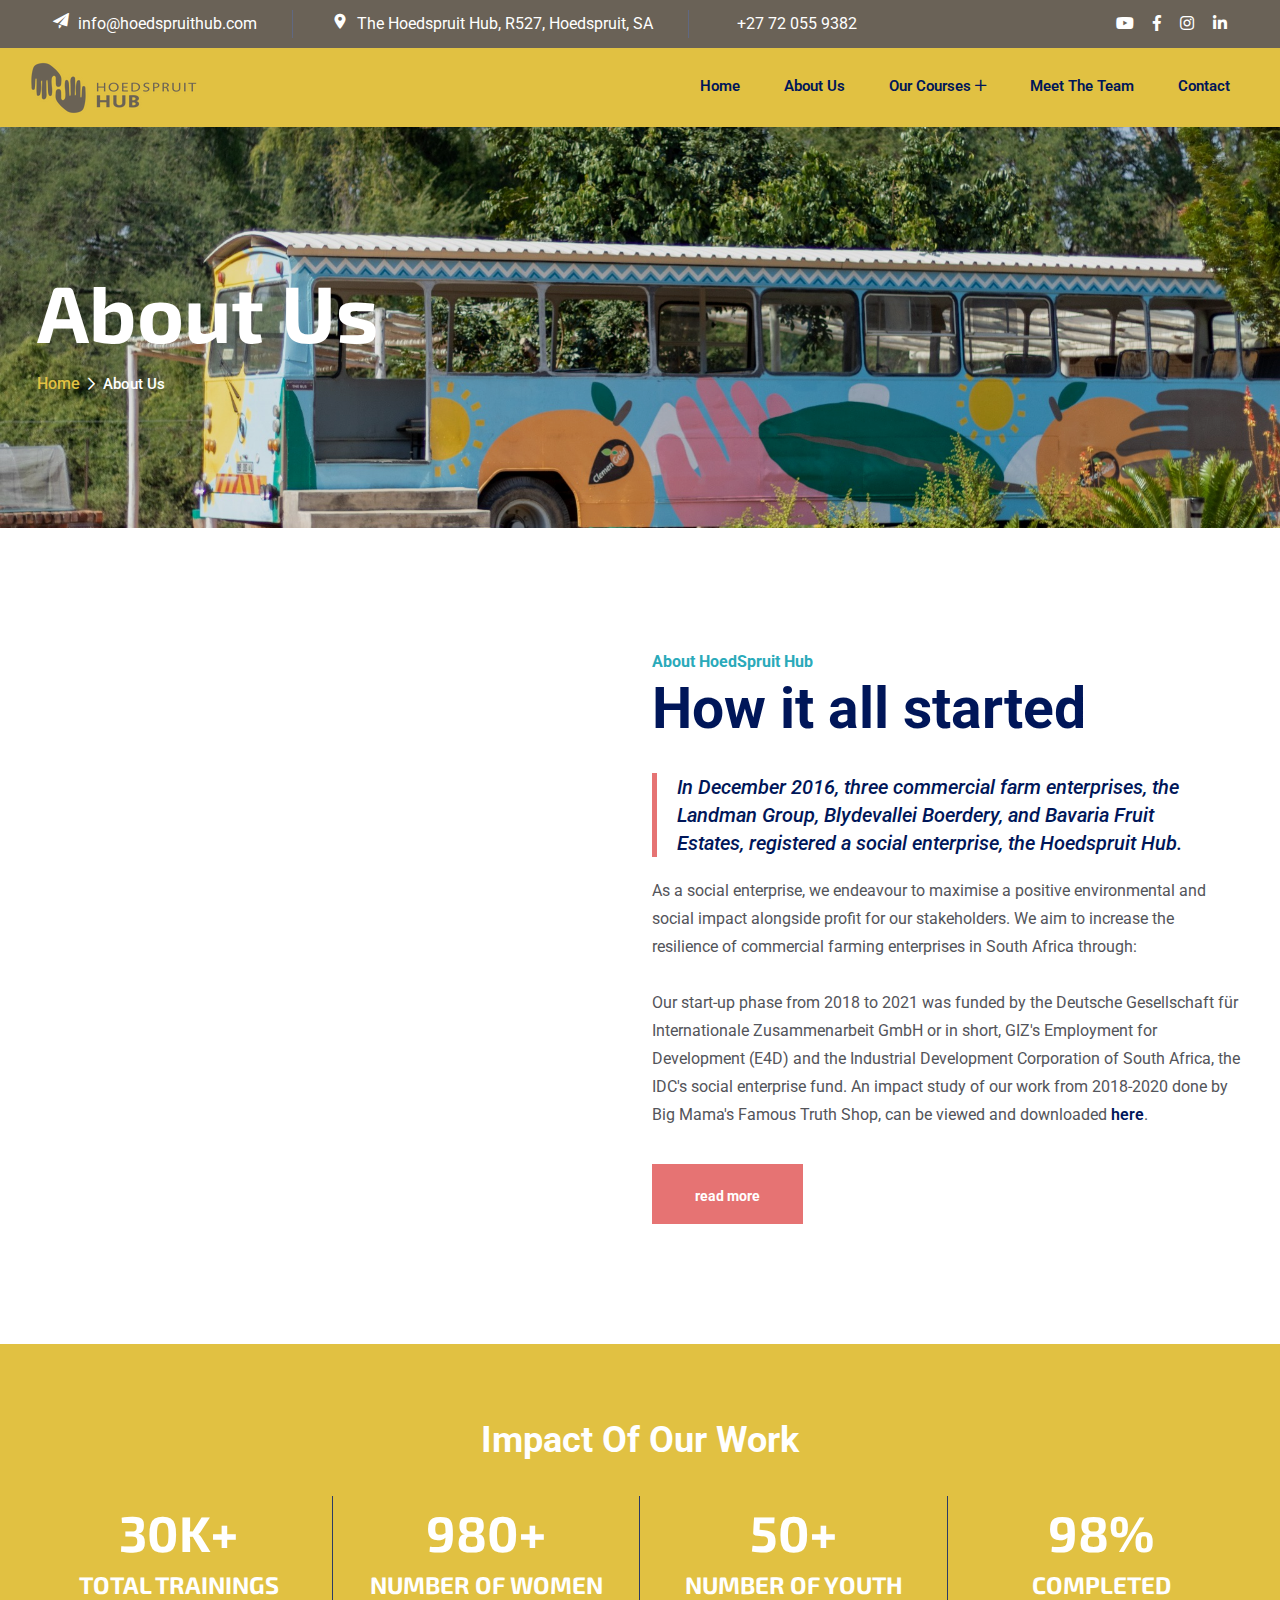
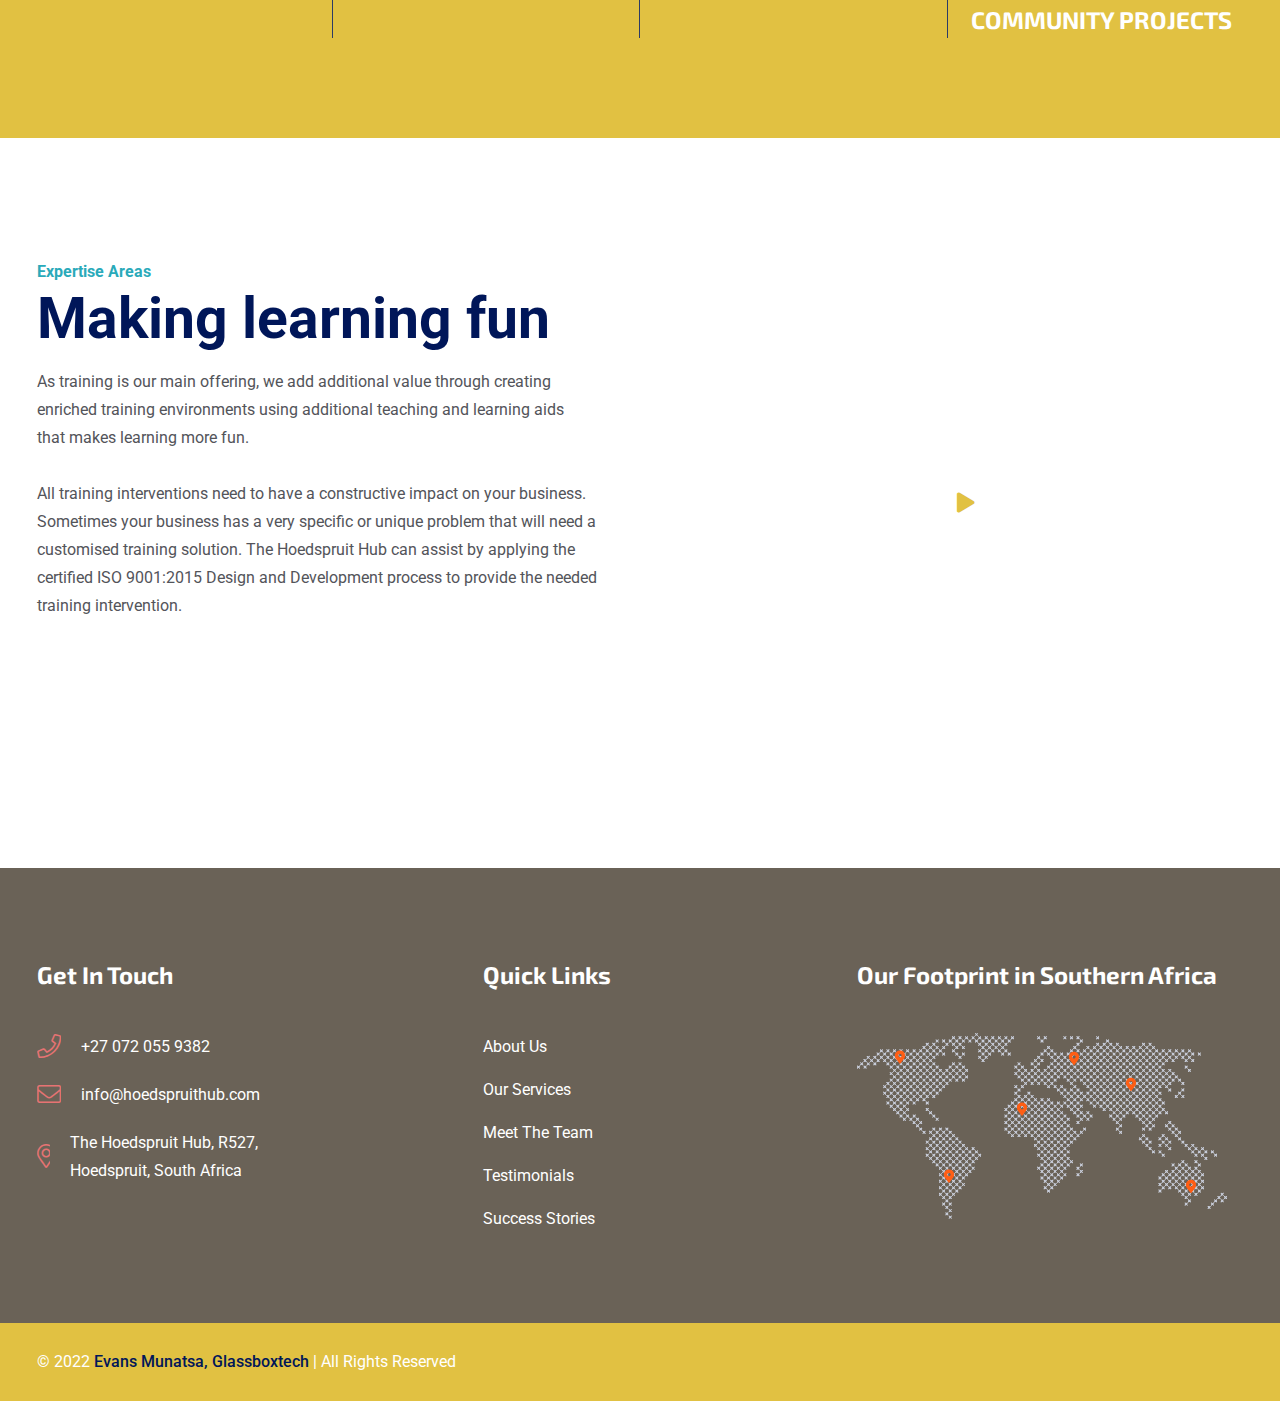
==== about.html @ a2a9d0e1 "updates to template" ====
<!DOCTYPE html>
<html lang="en">

<head>
    <!-- ========== Meta Tags ========== -->
    <meta charset="UTF-8">
    <meta http-equiv="X-UA-Compatible" content="IE=edge">
    <meta name="viewport" content="width=device-width, initial-scale=1.0">
    <meta name="author" content="modinatheme">
    <!-- ======== Page title ============ -->
    <title>Hoedspruit Hub - AgriSETA accredited one-stop-shop for commercial farmers' training and community development</title>
    <!-- ========== Favicon Icon ========== -->
    <link rel="shortcut icon" href="assets/img/logo-main.png">
    <!-- ===========  All Stylesheet ================= -->
    <!--  Icon css plugins -->
    <link rel="stylesheet" href="assets/css/icons.css">
    <!--  animate css plugins -->
    <link rel="stylesheet" href="assets/css/animate.css">
    <!--  magnific-popup css plugins -->
    <link rel="stylesheet" href="assets/css/magnific-popup.css">
    <!--  owl carosuel css plugins -->
    <link rel="stylesheet" href="assets/css/owl.carousel.min.css">
    <!--  slick carosuel css plugins -->
    <link rel="stylesheet" href="assets/css/slick.css">
    <!--  slick carosuel css plugins -->
    <link rel="stylesheet" href="assets/css/slick.min.css">
    <!-- metis menu css file -->
    <link rel="stylesheet" href="assets/css/metismenu.css">
    <!--  owl theme css plugins -->
    <link rel="stylesheet" href="assets/css/owl.theme.css">
    <!--  Bootstrap css plugins -->
    <link rel="stylesheet" href="assets/css/bootstrap.min.css">
    <!--  main style css file -->
    <link rel="stylesheet" href="assets/css/style.css">
    <!-- template main style css file -->
    <link rel="stylesheet" href="style.css">
    
</head>

<body class="body-wrapper">    

    <!-- preloader -->
    <div id="preloader" class="preloader">
        <div class="animation-preloader">
            <div class="spinner">                
            </div>
                <div class="txt-loading">
                    <span data-text-preloader="H" class="letters-loading">
                        H
                    </span>
                    <span data-text-preloader="O" class="letters-loading">
                        O
                    </span>
                    <span data-text-preloader="E" class="letters-loading">
                       E
                    </span>
                    <span data-text-preloader="D" class="letters-loading">
                        D
                    </span>
                    <span data-text-preloader="S" class="letters-loading">
                        S
                    </span>
                    <span data-text-preloader="P" class="letters-loading">
                        P
                    </span>
                     <span data-text-preloader="R" class="letters-loading">
                        R
                    </span>
                     <span data-text-preloader="U" class="letters-loading">
                        U
                    </span>
                     <span data-text-preloader="I" class="letters-loading">
                        I
                    </span>
                     <span data-text-preloader="T" class="letters-loading">
                        T
                    </span>
                     <span data-text-preloader="H" class="letters-loading">
                        H
                    </span>
                     <span data-text-preloader="U" class="letters-loading">
                        U
                    </span>
                     <span data-text-preloader="B" class="letters-loading">
                        B
                    </span>
                </div>
            <p class="text-center">Loading</p>
        </div>
        <div class="loader">
            <div class="row">
                <div class="col-3 loader-section section-left">
                    <div class="bg"></div>
                </div>
                <div class="col-3 loader-section section-left">
                    <div class="bg"></div>
                </div>
                <div class="col-3 loader-section section-right">
                    <div class="bg"></div>
                </div>
                <div class="col-3 loader-section section-right">
                    <div class="bg"></div>
                </div>
            </div>
        </div>
    </div>

    <!-- welcome content start from here -->
    <header class="header-wrap header-2">
        <div class="header-top-bar text-white d-none d-lg-block">
            <div class="container">
                <div class="row justify-content-between px-3">
                    <div class="col-lg-9 col-sm-9">
                        <ul class="top-left-content">
                            <li><i class="flaticon-paper-plane"></i> info@hoedspruithub.com</li>
                            <li><i class="flaticon-map"></i> The Hoedspruit Hub, R527, Hoedspruit, SA</li>
                            <li><i class="fas fa-phone-arrow-up-right"></i> +27 72 055 9382</li>
                        </ul>
                    </div>
                    <div class="col-lg-2 col-sm-3 text-end">
                        <div class="top-social-icons">
                            <a href="https://web.facebook.com/hoedspruithub/"><i class="fab fa-youtube"></i></a>
                            <a href="https://web.facebook.com/hoedspruithub/"><i class="fab fa-facebook-f"></i></a>
                            <a href="https://www.instagram.com/thehoedspruithub/"><i class="fab fa-instagram"></i></a>
                            <a href="https://www.linkedin.com/company/hoedspruit-hub/"><i class="fab fa-linkedin-in"></i></a>
                        </div>
                    </div>
                </div>
            </div>
        </div>

        <div class="main-header-wrapper">
            <div class="container-fluid align-items-center justify-content-between d-flex">
                <div class="logo">
                    <a href="index.html"><img src="assets/img/logo-main.png" alt="logo"></a>
                </div>
                <div class="main-menu d-none d-lg-block">
                    <ul>
                        <li><a href="home.html">Home</a></li>
                        <li><a href="about.html">About Us</a></li>
                        <li><a href="courses.html">Our Courses <i class="fal fa-plus"></i></a>
                            <ul class="sub-menu">
                                <li><a href="services-details.html">AGRICITA Accredited</a></li>
                                <li><a href="qcto-course.html">QCTO Accredited</a></li>
                                <li><a href="social-development.html">Social Development</a></li>
                                <li><a href="customized-training.html">Customized Training</a></li>
                            </ul>
                        </li>
                        <li><a href="team.html">Meet The Team</a></li>
                        <li><a href="contact.html">Contact</a></li>
                    </ul>
                </div>
                <div class="d-inline-block d-lg-none">
                    <div class="mobile-nav-wrap">                    
                        <div id="hamburger">
                            <i class="fal fa-bars"></i>
                        </div>
                        <!-- mobile menu - responsive menu  -->
                        <div class="mobile-nav">
                            <button type="button" class="close-nav">
                                <i class="fal fa-times-circle"></i>
                            </button>
                            <nav class="sidebar-nav">
                                <ul class="metismenu" id="mobile-menu">
                                    <li><a href="home.html">Home</a></li>
                                    <li><a href="about.html">About Us</a></li>
                                    <li><a href="courses.html">Our Courses <i class="fal fa-plus"></i></a>
                                        <ul class="sub-menu">
                                            <li><a href="index.html">AGRICITA Accredited</a></li>
                                            <li><a href="index-2.html">QCTO Accredited</a></li>
                                            <li><a href="index-3.html">Social Development</a></li>
                                            <li><a href="index-4.html">Customized Training</a></li>
                                        </ul>
                                    </li>
                                    <li><a href="team.html">Meet The Team</a></li>
                                    <li><a href="contact.html">Contact</a></li>
                                </ul>
                            </nav>
    
                            <div class="action-bar">
                                <a href="mailto:info@hoedspruithub.com"><i class="fal fa-envelope"></i>info@hoedspruithub.com</a>
                                <a href="tel:+27-72-055-9382"><i class="fal fa-phone"></i>+27 72 055 9382</a>
                                <a href="contact.html" class="d-btn theme-btn">Contact Us</a>
                            </div>
                        </div>                            
                    </div>
                </div>
            </div>
        </div>
    </header>

    <div class="page-banner-wrap bg-cover" style="background-image: url('assets/img/hoedspruit.jpg')">
        <div class="container">
            <div class="row">
                <div class="col-12 col-lg-12">
                    <div class="page-heading text-white">
                        <h1>About Us</h1>
                    </div>
                    <div class="breadcrumb-wrap">
                        <nav>
                            <ol class="breadcrumb">
                              <li class="breadcrumb-item"><a href="index.html">Home</a></li>
                              <li class="breadcrumb-item active" aria-current="page">About Us</li>
                            </ol>
                        </nav>
                    </div>
                </div>
            </div>
        </div>
    </div>

    <section class="about-section section-padding">
        <div class="container">
            <div class="row align-items-center">
                <div class="col-xl-6 col-12 pe-xl-0">
                    <div class="about-cover-bg bg-cover me-xl-5" style="background-image: url('assets/img/student2.jpeg')">
  
                    </div>
                </div>
                <div class="col-xl-6 col-12">
                    <div class="block-contents">
                        <div class="section-title">
                            <span>About HoedSpruit Hub</span>
                            <h2>How it all started</h2>
                        </div>
                        <blockquote>
                            In December 2016, three commercial farm enterprises, the Landman Group, Blydevallei Boerdery, and Bavaria Fruit Estates, registered a social enterprise, the Hoedspruit Hub.
                        </blockquote>
                    </div>

                    <p>
                        As a social enterprise, we endeavour to maximise a positive environmental and social impact alongside profit for our stakeholders. We aim to increase the resilience of commercial farming enterprises in South Africa through:
                    </p>
                    <br>
                    <p>
                        Our start-up phase from 2018 to 2021 was funded by the Deutsche Gesellschaft für Internationale Zusammenarbeit GmbH or in short, GIZ's Employment for Development (E4D) and the Industrial Development Corporation of South Africa, the IDC's social enterprise fund. An impact study of our work from 2018-2020 done by Big Mama's Famous Truth Shop, can be viewed and downloaded <a href="#">here</a>. 
                    </p>


                    <a href="about.html" class="theme-btn mt-35">read more</a>
                </div>
            </div>
        </div>
    </section>

    <section class="fun-fact-wrapper text-white theme-bg pt-70 pb-100 text-center">
        <div class="container">
            <div class="section-title">
                <h2>Impact Of Our Work</h2>
            </div>
            <div class="row">
                <div class="col-lg-3 col-md-6 border-line mt-30 col-12">
                    <div class="single-fun-fact">
                        <h2><span>30</span>K+</h2>
                        <h3>TOTAL TRAININGS</h3>
                    </div>
                </div>
                <div class="col-lg-3 col-md-6 border-line mt-30 col-12">
                    <div class="single-fun-fact">
                        <h2><span>980</span>+</h2>
                        <h3>NUMBER OF WOMEN</h3>
                    </div>
                </div>
                <div class="col-lg-3 col-md-6 border-line mt-30 col-12">
                    <div class="single-fun-fact">
                        <h2><span>50</span>+</h2>
                        <h3>NUMBER OF YOUTH</h3>
                    </div>
                </div>
                <div class="col-lg-3 col-md-6 border-line mt-30 col-12">
                    <div class="single-fun-fact">
                        <h2><span>98</span>%</h2>
                        <h3>COMPLETED COMMUNITY PROJECTS</h3>
                    </div>
                </div>
            </div>
        </div>
    </section>

    <section class="skill-wrapper section-padding">
        <div class="container">
            <div class="row">
                <div class="col-xl-6 col-lg-6 col-12">
                    <div class="block-contents">
                        <div class="section-title mb-10">
                            <span>Expertise Areas</span>
                            <h2>Making learning fun</h2>
                        </div>
                        <p>
                            As training is our main offering, we add additional value through creating enriched training environments using additional teaching and learning aids that makes learning more fun.
                        </p>
                    </div>
                    <br>
                    <p>
                        All training interventions need to have a constructive impact on your business. Sometimes your business has a very specific or unique problem that will need a customised training solution. The Hoedspruit Hub can assist by applying the certified ISO 9001:2015 Design and Development process to provide the needed training intervention.
                    </p>

                 <!--    <div class="skill-wrapper">
                        <div class="single-progress-bar">
                            <div class="title justify-content-between d-flex align-items-center">
                                <h5>Construction</h5>
                                <span class="wow fadeInLeft" data-wow-duration="1.5s" data-wow-delay="1s">90%</span>
                            </div>
                            <div class="progress">
                                <div class="progress-bar wow fadeInLeft" data-wow-duration="2s" data-wow-delay=".1s" role="progressbar" style="width: 90%;"></div>
                            </div>
                        </div>
                        <div class="single-progress-bar">
                            <div class="title justify-content-between d-flex align-items-center">
                                <h5>Customer Support</h5>
                                <span class="wow fadeInLeft" data-wow-duration="1.5s" data-wow-delay="1.3s">87%</span>
                            </div>
                            <div class="progress">
                                <div class="progress-bar wow fadeInLeft" data-wow-duration="2s" data-wow-delay=".5s" role="progressbar" style="width: 87%;"></div>
                            </div>
                        </div>
                        <div class="single-progress-bar">
                            <div class="title justify-content-between d-flex align-items-center">
                                <h5>Strategic Planning</h5>
                                <span class="wow fadeInLeft" data-wow-duration="1.5s" data-wow-delay="1.6s">94%</span>
                            </div>
                            <div class="progress">
                                <div class="progress-bar wow fadeInLeft" data-wow-duration="2s" data-wow-delay=".9s" role="progressbar" style="width: 94%;"></div>
                            </div>
                        </div>
                    </div> -->
                </div>
                <div class="col-xl-6 ps-lg-5 col-lg-6 col-12">
                    <div class="video-popup-wrapper skill-video d-flex justify-content-center align-items-center bg-cover bg-center" style="background-image: url('assets/img/students.jpeg')">
                        <div class="video-play-btn">
                            <a href="https://youtu.be/PEfrjrL4jhU" class="popup-video play-video"><i class="fas fa-play"></i></a>                     
                        </div>
                    </div>
                </div>
            </div>
        </div>
    </section> 

 <!--    <section class="our-team-wrapper">
        <div class="container">
            <div class="row">
                <div class="col-xl-6 offset-xl-3 col-lg-8 offset-lg-2 text-center col-12">
                    <div class="block-contents">
                        <div class="section-title">
                            <span>Skilled Team</span>
                            <h2>Meet The Expert Team</h2>
                        </div>
                    </div>
                </div>
            </div>

            <div class="row">
                <div class="col-md-6 col-xl-4 col-12">
                    <div class="single-team-member">
                        <div class="team-img">
                            <img src="assets/img/team/1.png" alt="">
                        </div>
                        <div class="team-details-bar">
                            <div class="member-details">
                                <div class="member-data">
                                    <span>Contractor</span>
                                    <h3>Abraham Reza</h3>
                                </div>
                                <div class="social-profile">
                                    <a href="#"><i class="fab fa-facebook-f"></i></a>
                                    <a href="#"><i class="fab fa-twitter"></i></a>
                                    <a href="#"><i class="fab fa-instagram"></i></a>
                                    <a href="#"><i class="fab fa-linkedin"></i></a>
                                </div>
                            </div>
                            <a href="team-details.html" class="plus-btn"><i class="fal fa-plus"></i></a>
                        </div>
                    </div>
                </div>
                <div class="col-md-6 col-xl-4 col-12">
                    <div class="single-team-member">
                        <div class="team-img">
                            <img src="assets/img/team/2.png" alt="">
                        </div>
                        <div class="team-details-bar">
                            <div class="member-details">
                                <div class="member-data">
                                    <span>Engineer</span>
                                    <h3>Salman Ahmed</h3>
                                </div>
                                <div class="social-profile">
                                    <a href="#"><i class="fab fa-facebook-f"></i></a>
                                    <a href="#"><i class="fab fa-twitter"></i></a>
                                    <a href="#"><i class="fab fa-instagram"></i></a>
                                    <a href="#"><i class="fab fa-linkedin"></i></a>
                                </div>
                            </div>
                            <a href="team-details.html" class="plus-btn"><i class="fal fa-plus"></i></a>
                        </div>
                    </div>
                </div>
                <div class="col-md-6 col-xl-4 col-12">
                    <div class="single-team-member">
                        <div class="team-img">
                            <img src="assets/img/team/3.png" alt="">
                        </div>
                        <div class="team-details-bar">
                            <div class="member-details">
                                <div class="member-data">
                                    <span>Mechanic</span>
                                    <h3>Daniel David</h3>
                                </div>
                                <div class="social-profile">
                                    <a href="#"><i class="fab fa-facebook-f"></i></a>
                                    <a href="#"><i class="fab fa-twitter"></i></a>
                                    <a href="#"><i class="fab fa-instagram"></i></a>
                                    <a href="#"><i class="fab fa-linkedin"></i></a>
                                </div>
                            </div>
                            <a href="team-details.html" class="plus-btn"><i class="fal fa-plus"></i></a>
                        </div>
                    </div>
                </div>
                <div class="col-md-6 col-xl-4 col-12">
                    <div class="single-team-member">
                        <div class="team-img">
                            <img src="assets/img/team/4.jpg" alt="">
                        </div>
                        <div class="team-details-bar">
                            <div class="member-details">
                                <div class="member-data">
                                    <span>Contractor</span>
                                    <h3>Brandon Tailor</h3>
                                </div>
                                <div class="social-profile">
                                    <a href="#"><i class="fab fa-facebook-f"></i></a>
                                    <a href="#"><i class="fab fa-twitter"></i></a>
                                    <a href="#"><i class="fab fa-instagram"></i></a>
                                    <a href="#"><i class="fab fa-linkedin"></i></a>
                                </div>
                            </div>
                            <a href="team-details.html" class="plus-btn"><i class="fal fa-plus"></i></a>
                        </div>
                    </div>
                </div>
                <div class="col-md-6 col-xl-4 col-12">
                    <div class="single-team-member">
                        <div class="team-img">
                            <img src="assets/img/team/5.jpg" alt="">
                        </div>
                        <div class="team-details-bar">
                            <div class="member-details">
                                <div class="member-data">
                                    <span>Mechanic</span>
                                    <h3>Utappha Karun</h3>
                                </div>
                                <div class="social-profile">
                                    <a href="#"><i class="fab fa-facebook-f"></i></a>
                                    <a href="#"><i class="fab fa-twitter"></i></a>
                                    <a href="#"><i class="fab fa-instagram"></i></a>
                                    <a href="#"><i class="fab fa-linkedin"></i></a>
                                </div>
                            </div>
                            <a href="team-details.html" class="plus-btn"><i class="fal fa-plus"></i></a>
                        </div>
                    </div>
                </div>
                <div class="col-md-6 col-xl-4 col-12">
                    <div class="single-team-member">
                        <div class="team-img">
                            <img src="assets/img/team/6.jpg" alt="">
                        </div>
                        <div class="team-details-bar">
                            <div class="member-details">
                                <div class="member-data">
                                    <span>Interior Designer</span>
                                    <h3>Nourin Ahmed</h3>
                                </div>
                                <div class="social-profile">
                                    <a href="#"><i class="fab fa-facebook-f"></i></a>
                                    <a href="#"><i class="fab fa-twitter"></i></a>
                                    <a href="#"><i class="fab fa-instagram"></i></a>
                                    <a href="#"><i class="fab fa-linkedin"></i></a>
                                </div>
                            </div>
                            <a href="team-details.html" class="plus-btn"><i class="fal fa-plus"></i></a>
                        </div>
                    </div>
                </div>
            </div>
        </div>
    </section> -->



    <!-- footer section  -->
    <footer class="footer__2 footer-wrap">
        <div class="footer-widgets-wrapper text-white">
            <div class="container">
                <div class="row">
                    <div class="col-xl-3 pe-xl-0 col-sm-6 col-12">
                        <div class="single-footer-wid site_info_widget">
                            <div class="wid-title">
                                <h3>Get In Touch</h3>
                            </div>
                            <div class="contact-us">
                                <div class="single-contact-info">
                                    <div class="icon">
                                        <i class="fal fa-phone"></i>
                                    </div>
                                    <div class="contact-info">
                                        <p>+27 072 055 9382</p>
                                    </div>
                                </div>
                                <div class="single-contact-info">
                                    <div class="icon">
                                        <i class="fal fa-envelope"></i>
                                    </div>
                                    <div class="contact-info">
                                        <p>info@hoedspruithub.com</p>
                                    </div>
                                </div>
                                <div class="single-contact-info">
                                    <div class="icon">
                                        <i class="fal fa-map-marker-alt"></i>
                                    </div>
                                    <div class="contact-info">
                                        <p>The Hoedspruit Hub, R527, Hoedspruit, South Africa</p>
                                    </div>
                                </div>
                            </div>
                        </div>
                    </div>

                    <div class="col-sm-6 offset-xl-1 col-xl-3 ps-xl-5 col-12">
                        <div class="single-footer-wid single-footer-wid_2">
                            <div class="wid-title">
                                <h3>Quick Links</h3>
                            </div>
                            <ul>
                                <li><a href="about.html">About Us</a></li>
                                <li><a href="services.html">Our Services</a></li>
                                <li><a href="services.html">Meet The Team</a></li>
                                <li><a href="services.html">Testimonials</a></li>
                                <li><a href="services.html">Success Stories</a></li>
                            </ul>
                        </div>
                    </div> <!-- /.col-lg-3 - single-footer-wid -->

                    <div class="col-sm-6 col-xl-4 offset-xl-1 col-12">                        
                        <div class="single-footer-wid newsletter_widget">
                            <div class="wid-title">
                                <h3>Our Footprint in Southern Africa</h3>
                            </div>
                            <div class="map-location">
                                <img src="assets/img/footer-map.png" alt>
                            </div>
                        </div>
                    </div> <!-- /.col-lg-3 - single-footer-wid -->
                </div>
            </div>
        </div>

        <div class="footer-bottom footer_bottom__2">
            <div class="container">
                <div class="row align-items-center">
                    <div class="col-md-12 col-12 text-center text-md-start">
                        <div class="copyright-info">
                            <p>© 2022 <a href="index.html"> Evans Munatsa, Glassboxtech </a> |  All Rights Reserved</p>                            
                        </div>
                    </div>
                    <!-- <div class="col-md-6 col-12">
                        <div class="footer-menu mt-3 mt-md-0 text-center text-md-end">
                            <ul>
                                <li><a href="#">Teams & Conditions </a></li>
                                <li><a href="#">Sitemap</a></li>
                                <li><a href="#">Privacy Policy</a></li>
                            </ul>
                        </div>
                    </div> -->
                </div>
            </div>
        </div>
    </footer>  

    <!--  ALl JS Plugins
    ====================================== -->
    <script src="assets/js/jquery.min.js"></script>
    <script src="assets/js/modernizr.min.js"></script>
    <script src="assets/js/jquery.easing.js"></script>
    <script src="assets/js/popper.min.js"></script>
    <script src="assets/js/bootstrap.min.js"></script>
    <script src="assets/js/isotope.pkgd.min.js"></script>
    <script src="assets/js/imageload.min.js"></script>
    <script src="assets/js/scrollUp.min.js"></script>
    <script src="assets/js/owl.carousel.min.js"></script>
    <script src="assets/js/slick.js"></script>
    <script src="assets/js/slick.min.js"></script>
    <script src="assets/js/magnific-popup.min.js"></script>
    <script src="assets/js/counterup.min.js"></script>
    <script src="assets/js/wow.min.js"></script>
    <script src="assets/js/metismenu.js"></script>
    <script src="assets/js/ajax-mail.js"></script>
    <script src="assets/js/active.js"></script>

    <!--  ALl JS Plugins
    ====================================== -->
    <script src="assets/js/jquery.min.js"></script>
    <script src="assets/js/modernizr.min.js"></script>
    <script src="assets/js/jquery.easing.js"></script>
    <script src="assets/js/popper.min.js"></script>
    <script src="assets/js/bootstrap.min.js"></script>
    <script src="assets/js/isotope.pkgd.min.js"></script>
    <script src="assets/js/imageload.min.js"></script>
    <script src="assets/js/scrollUp.min.js"></script>
    <script src="assets/js/owl.carousel.min.js"></script>
    <script src="assets/js/slick.js"></script>
    <script src="assets/js/slick.min.js"></script>
    <script src="assets/js/magnific-popup.min.js"></script>
    <script src="assets/js/counterup.min.js"></script>
    <script src="assets/js/wow.min.js"></script>
    <script src="assets/js/metismenu.js"></script>
    <script src="assets/js/ajax-mail.js"></script>
    <script src="assets/js/active.js"></script>
</body>

</html>
---- assets/css/metismenu.css ----
/*
 * metismenu - v2.7.2
 * A jQuery menu plugin
 * https://github.com/onokumus/metismenu#readme
 *
 * Made by Osman Nuri Okumus <onokumus@gmail.com> (https://github.com/onokumus)
 * Under MIT License
 */

.metismenu .arrow {
  float: right;
  line-height: 1.42857;
}
*[dir="rtl"] .metismenu .arrow {
  float: left;
}

/*
 * Require Bootstrap 3.x
 * https://github.com/twbs/bootstrap
*/

.metismenu .glyphicon.arrow:before {
  content: "\e079";
}
.metismenu .active > a > .glyphicon.arrow:before {
  content: "\e114";
}

/*
 * Require Font-Awesome
 * http://fortawesome.github.io/Font-Awesome/
*/

.metismenu .fa.arrow:before {
  content: "\f104";
}
.metismenu .active > a > .fa.arrow:before {
  content: "\f107";
}

/*
 * Require Ionicons
 * http://ionicons.com/
*/

.metismenu .ion.arrow:before {
  content: "\f3d2"
}
.metismenu .active > a > .ion.arrow:before {
  content: "\f3d0";
}
.metismenu .plus-times {
  float: right;
}
*[dir="rtl"] .metismenu .plus-times {
  float: left;
}
.metismenu .fa.plus-times:before {
  content: "\f067";
}
.metismenu .active > a > .fa.plus-times {
  -webkit-transform: rotate(45deg);
      -ms-transform: rotate(45deg);
       -o-transform: rotate(45deg);
          transform: rotate(45deg);
}
.metismenu .plus-minus {
  float: right;
}
*[dir="rtl"] .metismenu .plus-minus {
  float: left;
}
.metismenu .fa.plus-minus:before {
  content: "\f067";
}
.metismenu .active > a > .fa.plus-minus:before {
  content: "\f068";
}
.metismenu .collapse {
  display: none;
}
.metismenu .collapse.in {
  display: block;
}
.metismenu .collapsing {
  position: relative;
  height: 0;
  overflow: hidden;
  -webkit-transition-timing-function: ease;
       -o-transition-timing-function: ease;
          transition-timing-function: ease;
  -webkit-transition-duration: .35s;
       -o-transition-duration: .35s;
          transition-duration: .35s;
  -webkit-transition-property: height, visibility;
  -o-transition-property: height, visibility;
  transition-property: height, visibility;
}

.metismenu .has-arrow {
  position: relative;
}

.metismenu .has-arrow::after {
  position: absolute;
  content: '';
  width: .5em;
  height: .5em;
  border-width: 1px 0 0 1px;
  border-style: solid;
  border-color: initial;
  right: 1em;
  -webkit-transform: rotate(-45deg) translate(0, -50%);
      -ms-transform: rotate(-45deg) translate(0, -50%);
       -o-transform: rotate(-45deg) translate(0, -50%);
          transform: rotate(-45deg) translate(0, -50%);
  -webkit-transform-origin: top;
      -ms-transform-origin: top;
       -o-transform-origin: top;
          transform-origin: top;
  top: 50%;
  -webkit-transition: all .3s ease-out;
  -o-transition: all .3s ease-out;
  transition: all .3s ease-out;
}

*[dir="rtl"] .metismenu .has-arrow::after {
  right: auto;
  left: 1em;
  -webkit-transform: rotate(135deg) translate(0, -50%);
      -ms-transform: rotate(135deg) translate(0, -50%);
       -o-transform: rotate(135deg) translate(0, -50%);
          transform: rotate(135deg) translate(0, -50%);
}

.metismenu .active > .has-arrow::after,
.metismenu .has-arrow[aria-expanded="true"]::after {
  -webkit-transform: rotate(-135deg) translate(0, -50%);
      -ms-transform: rotate(-135deg) translate(0, -50%);
       -o-transform: rotate(-135deg) translate(0, -50%);
          transform: rotate(-135deg) translate(0, -50%);
}
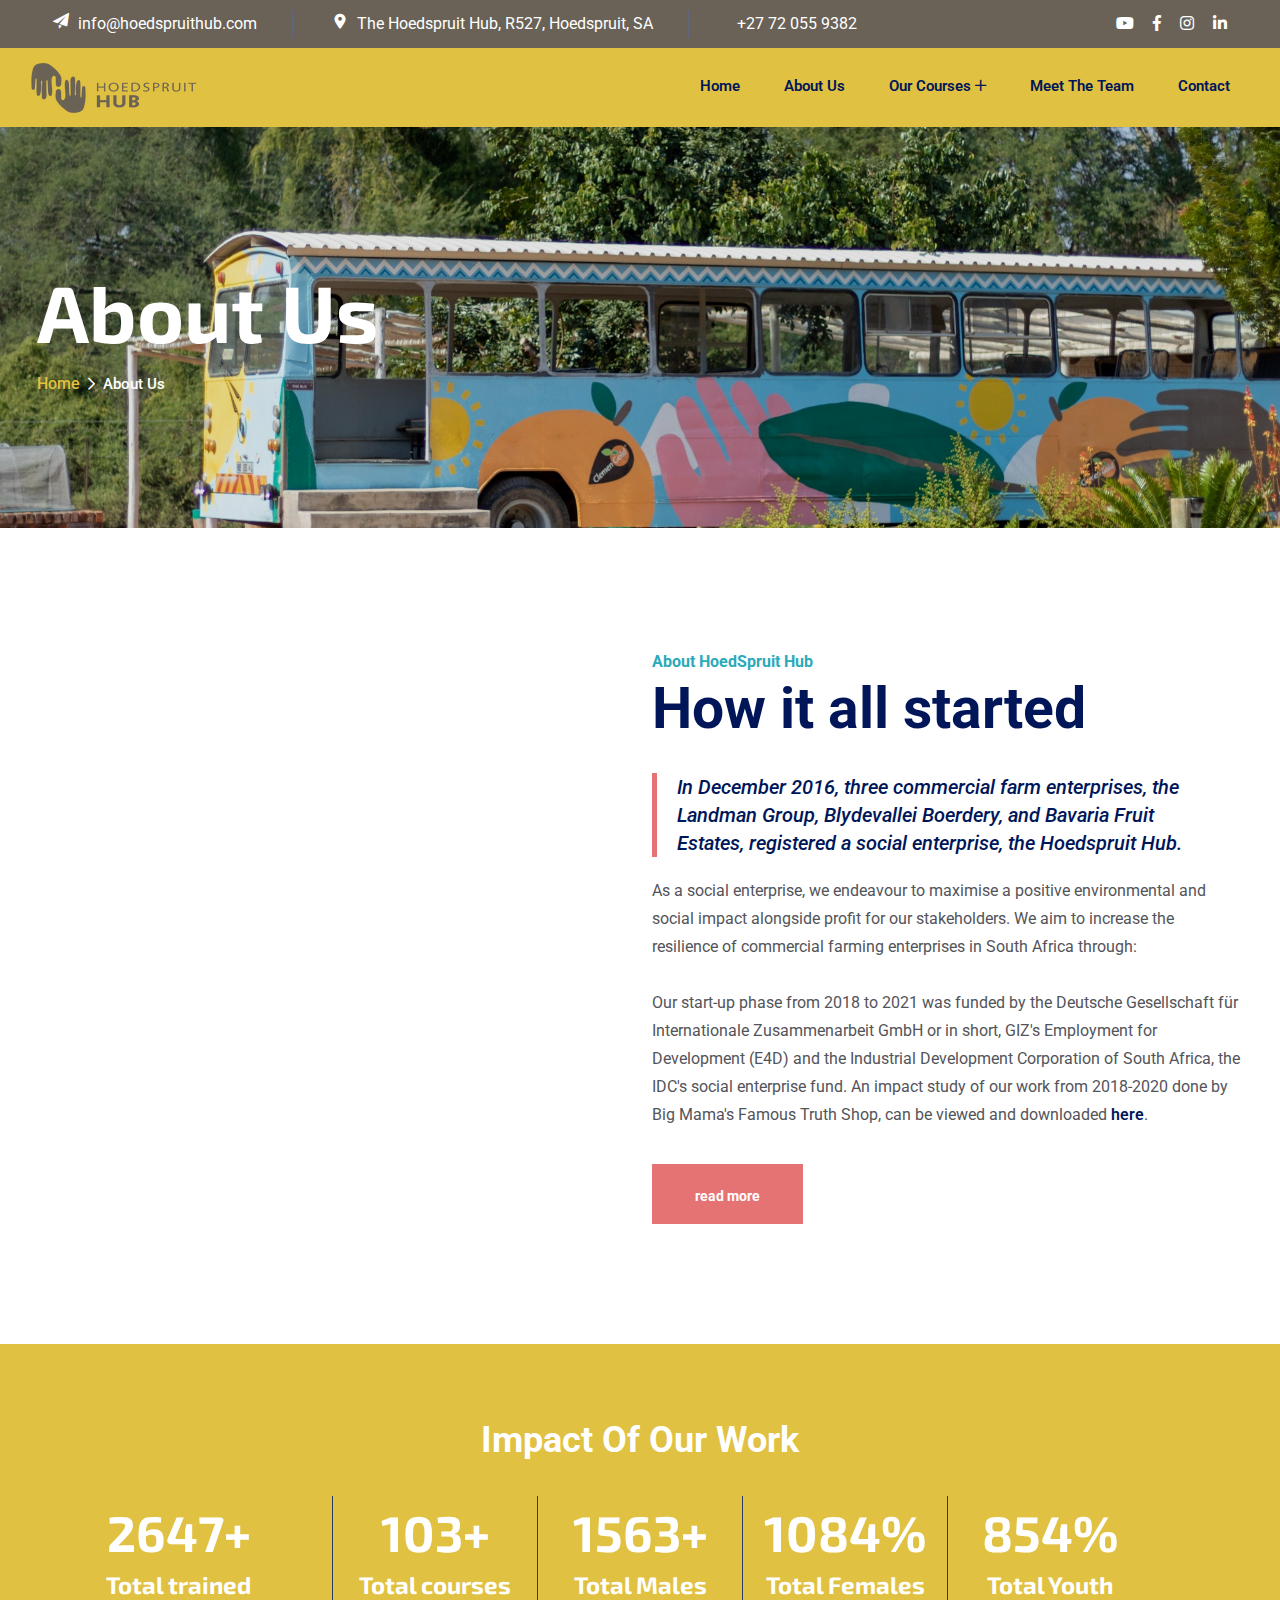
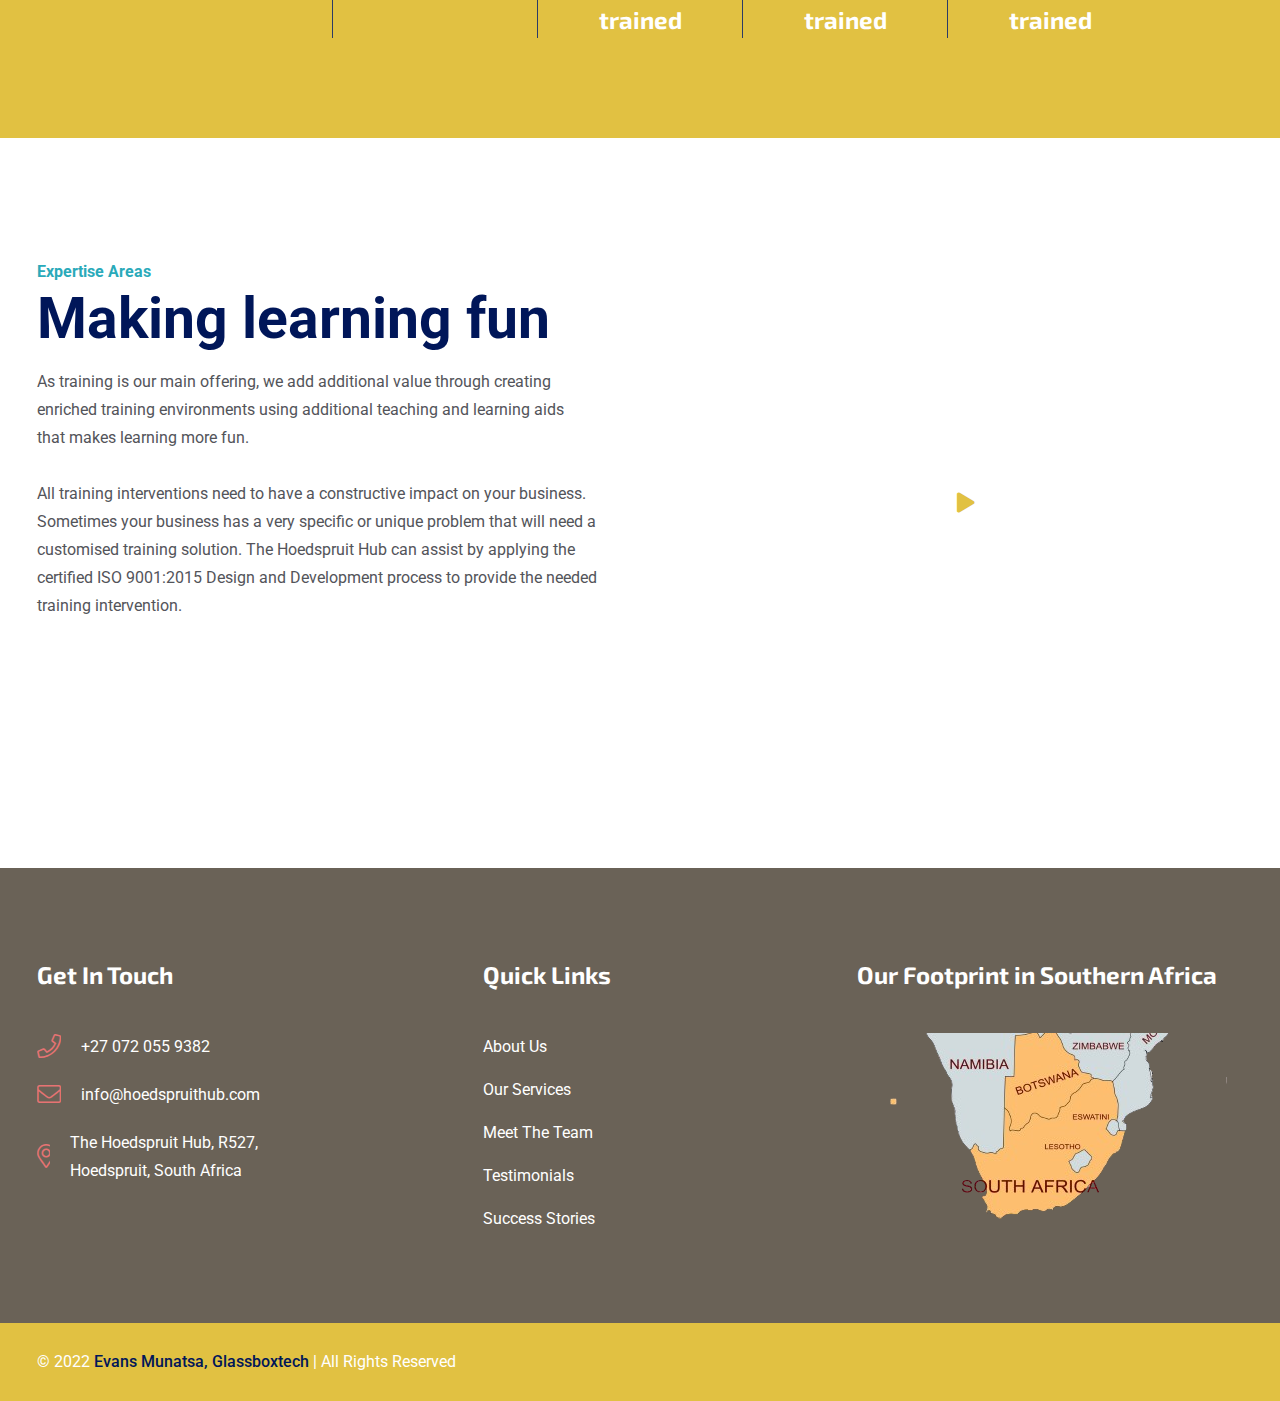
==== commit 825b2f8e: "more edits" ====
--- a/about.html
+++ b/about.html
@@ -140,7 +140,7 @@
                         <li><a href="about.html">About Us</a></li>
                         <li><a href="courses.html">Our Courses <i class="fal fa-plus"></i></a>
                             <ul class="sub-menu">
-                                <li><a href="services-details.html">AGRICITA Accredited</a></li>
+                                <li><a href="agriseta.html">AGRICITA Accredited</a></li>
                                 <li><a href="qcto-course.html">QCTO Accredited</a></li>
                                 <li><a href="social-development.html">Social Development</a></li>
                                 <li><a href="customized-training.html">Customized Training</a></li>
@@ -166,10 +166,10 @@
                                     <li><a href="about.html">About Us</a></li>
                                     <li><a href="courses.html">Our Courses <i class="fal fa-plus"></i></a>
                                         <ul class="sub-menu">
-                                            <li><a href="index.html">AGRICITA Accredited</a></li>
-                                            <li><a href="index-2.html">QCTO Accredited</a></li>
-                                            <li><a href="index-3.html">Social Development</a></li>
-                                            <li><a href="index-4.html">Customized Training</a></li>
+                                            <li><a href="agriseta.html">AGRICITA Accredited</a></li>
+                                            <li><a href="qcto-course.html">QCTO Accredited</a></li>
+                                            <li><a href="social-development.html">Social Development</a></li>
+                                            <li><a href="customized-training.html">Customized Training</a></li>
                                         </ul>
                                     </li>
                                     <li><a href="team.html">Meet The Team</a></li>
@@ -249,28 +249,34 @@
                 <h2>Impact Of Our Work</h2>
             </div>
             <div class="row">
-                <div class="col-lg-3 col-md-6 border-line mt-30 col-12">
+                <div class="col-lg-3 col-md-4 border-line mt-30 col-12">
                     <div class="single-fun-fact">
-                        <h2><span>30</span>K+</h2>
-                        <h3>TOTAL TRAININGS</h3>
-                    </div>
-                </div>
-                <div class="col-lg-3 col-md-6 border-line mt-30 col-12">
+                        <h2><span>2647</span>+</h2>
+                        <h3>Total trained</h3>
+                    </div>
+                </div>
+                <div class="col-lg-2 col-md-4 border-line mt-30 col-12">
                     <div class="single-fun-fact">
-                        <h2><span>980</span>+</h2>
-                        <h3>NUMBER OF WOMEN</h3>
-                    </div>
-                </div>
-                <div class="col-lg-3 col-md-6 border-line mt-30 col-12">
+                        <h2><span>103</span>+</h2>
+                        <h3>Total courses</h3>
+                    </div>
+                </div>
+                <div class="col-lg-2 col-md-4 border-line mt-30 col-12">
                     <div class="single-fun-fact">
-                        <h2><span>50</span>+</h2>
-                        <h3>NUMBER OF YOUTH</h3>
-                    </div>
-                </div>
-                <div class="col-lg-3 col-md-6 border-line mt-30 col-12">
+                        <h2><span>1563</span>+</h2>
+                        <h3>Total Males trained</h3>
+                    </div>
+                </div>
+                <div class="col-lg-2 col-md-4 border-line mt-30 col-12">
                     <div class="single-fun-fact">
-                        <h2><span>98</span>%</h2>
-                        <h3>COMPLETED COMMUNITY PROJECTS</h3>
+                        <h2><span>1084</span>%</h2>
+                        <h3>Total Females trained</h3>
+                    </div>
+                </div>
+                <div class="col-lg-2 col-md-4 border-line mt-30 col-12">
+                    <div class="single-fun-fact">
+                        <h2><span>854</span>%</h2>
+                        <h3>Total Youth trained</h3>
                     </div>
                 </div>
             </div>
@@ -548,7 +554,7 @@
                                 <h3>Our Footprint in Southern Africa</h3>
                             </div>
                             <div class="map-location">
-                                <img src="assets/img/footer-map.png" alt>
+                                <img src="assets/img/map-design.png" alt>
                             </div>
                         </div>
                     </div> <!-- /.col-lg-3 - single-footer-wid -->
--- a/assets/css/style.css
+++ b/assets/css/style.css
@@ -4606,7 +4606,7 @@
   font-family: "Poppins", sans-serif;
   font-style: normal;
   font-weight: 700;
-  font-size: 60px;
+  font-size: 55px;
   line-height: 150%;
   color: #FFF;
   margin-bottom: 20px;
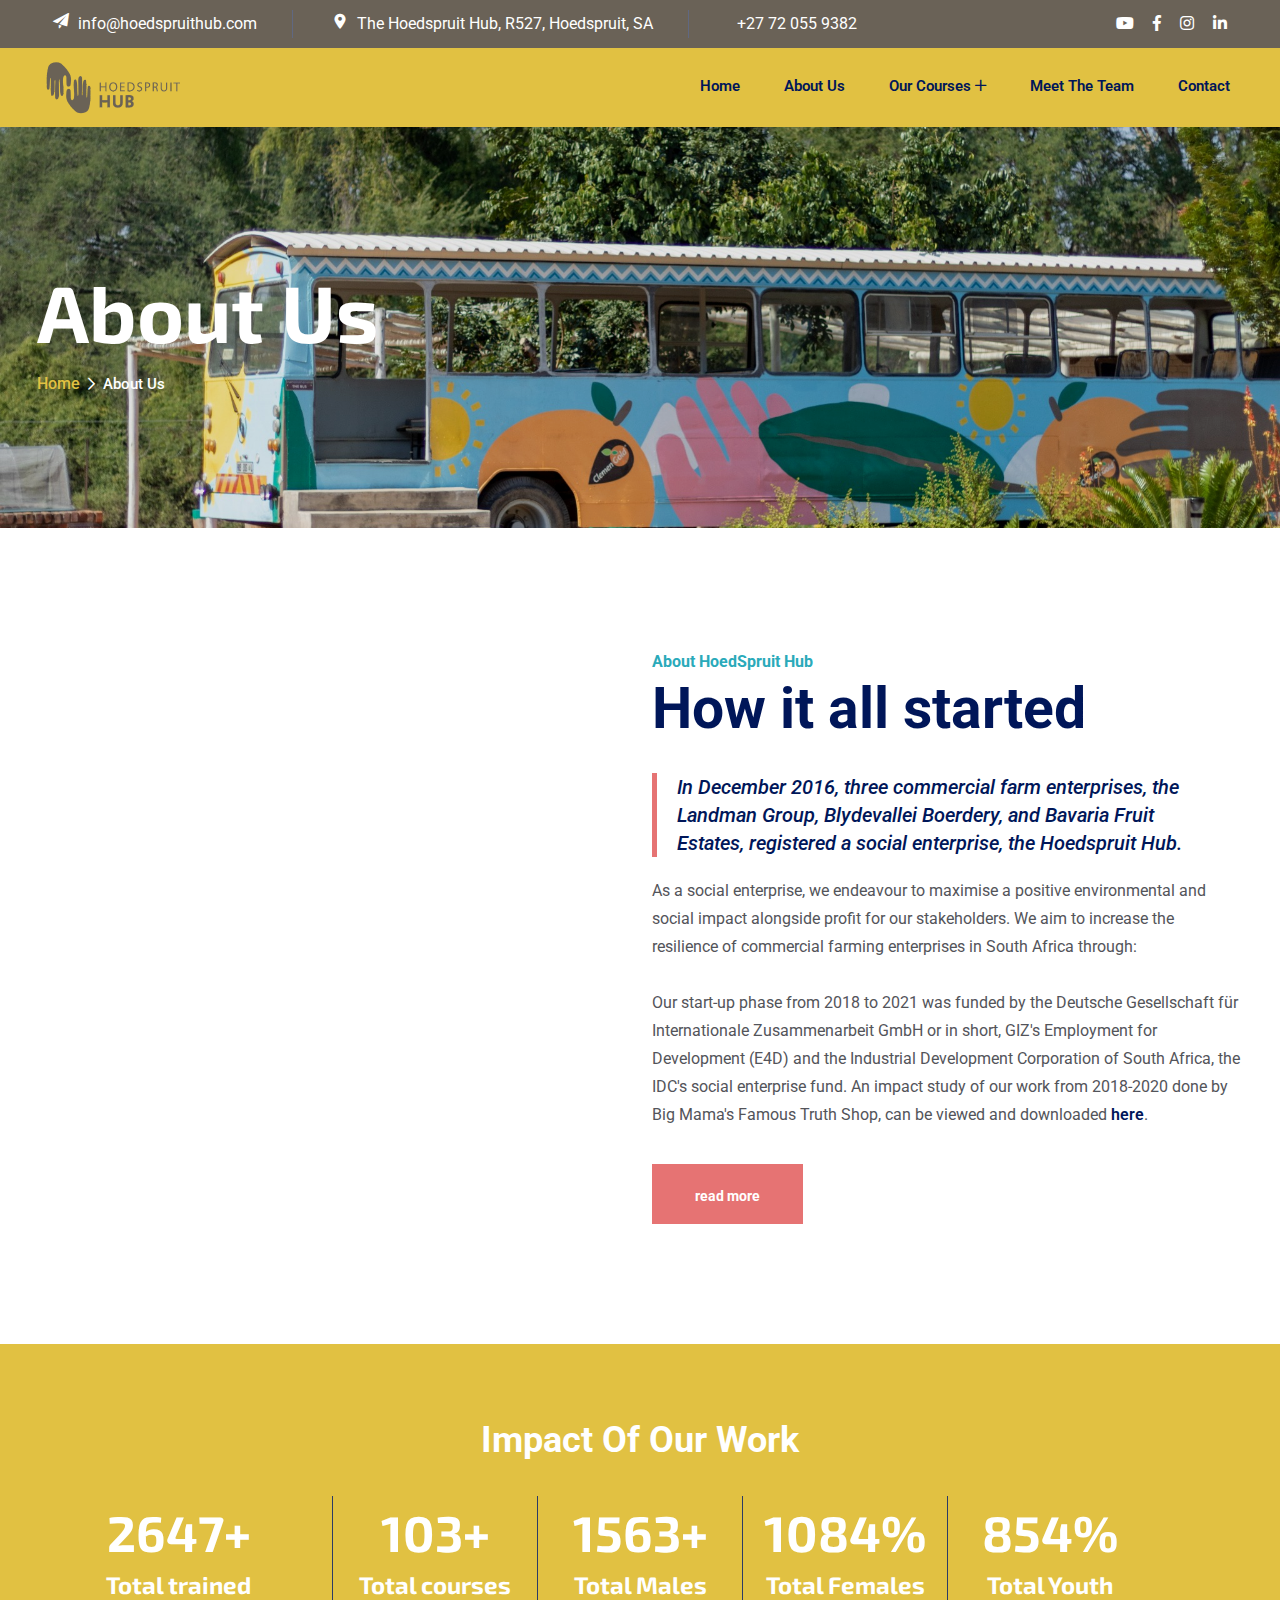
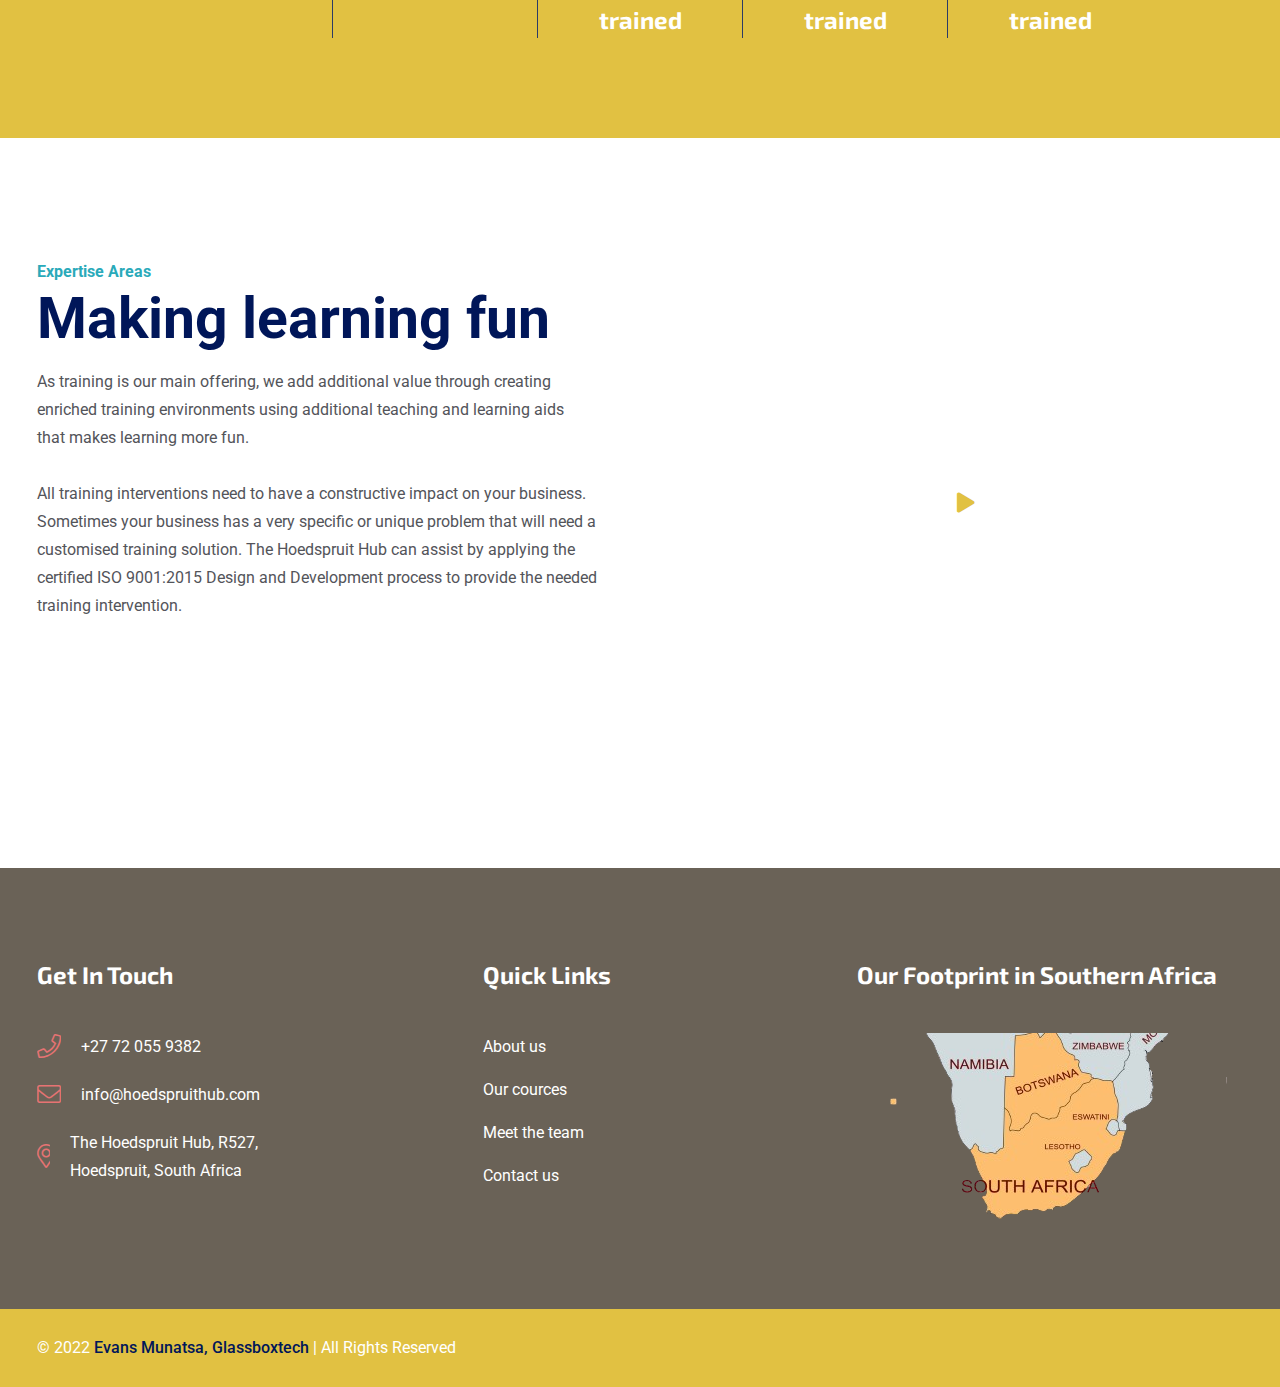
==== commit d20b7f48: "more edits" ====
--- a/about.html
+++ b/about.html
@@ -132,7 +132,7 @@
         <div class="main-header-wrapper">
             <div class="container-fluid align-items-center justify-content-between d-flex">
                 <div class="logo">
-                    <a href="index.html"><img src="assets/img/logo-main.png" alt="logo"></a>
+                    <a href="index.html"><img src="assets/img/main-logo.png" alt="logo"></a>
                 </div>
                 <div class="main-menu d-none d-lg-block">
                     <ul>
@@ -494,7 +494,7 @@
 
 
 
-    <!-- footer section  -->
+<!-- footer section  -->
     <footer class="footer__2 footer-wrap">
         <div class="footer-widgets-wrapper text-white">
             <div class="container">
@@ -510,7 +510,7 @@
                                         <i class="fal fa-phone"></i>
                                     </div>
                                     <div class="contact-info">
-                                        <p>+27 072 055 9382</p>
+                                        <p>+27 72 055 9382</p>
                                     </div>
                                 </div>
                                 <div class="single-contact-info">
@@ -539,11 +539,10 @@
                                 <h3>Quick Links</h3>
                             </div>
                             <ul>
-                                <li><a href="about.html">About Us</a></li>
-                                <li><a href="services.html">Our Services</a></li>
-                                <li><a href="services.html">Meet The Team</a></li>
-                                <li><a href="services.html">Testimonials</a></li>
-                                <li><a href="services.html">Success Stories</a></li>
+                                <li><a href="about.html">About us</a></li>
+                                <li><a href="courses.html">Our cources</a></li>
+                                <li><a href="team.html">Meet the team</a></li>
+                                <li><a href="contact.html">Contact us</a></li>
                             </ul>
                         </div>
                     </div> <!-- /.col-lg-3 - single-footer-wid -->
@@ -582,7 +581,7 @@
                 </div>
             </div>
         </div>
-    </footer>  
+    </footer> 
 
     <!--  ALl JS Plugins
     ====================================== -->
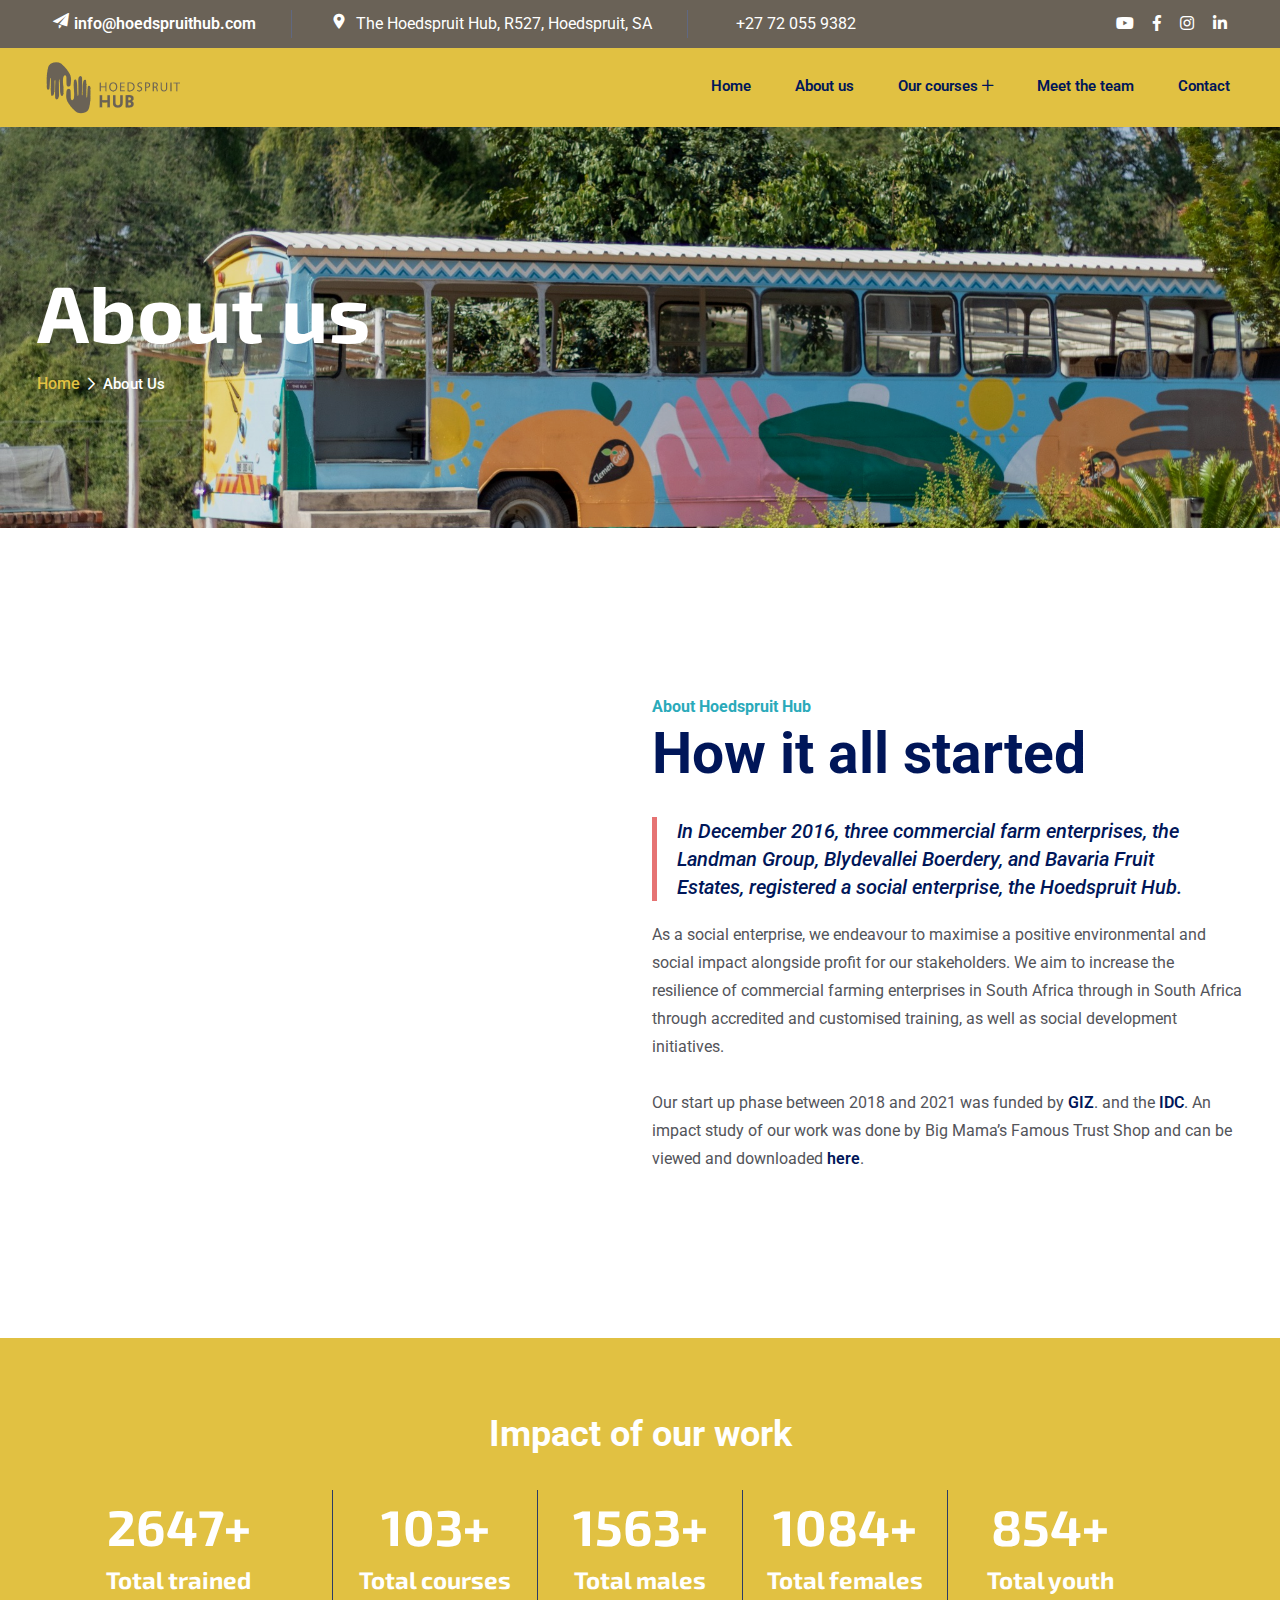
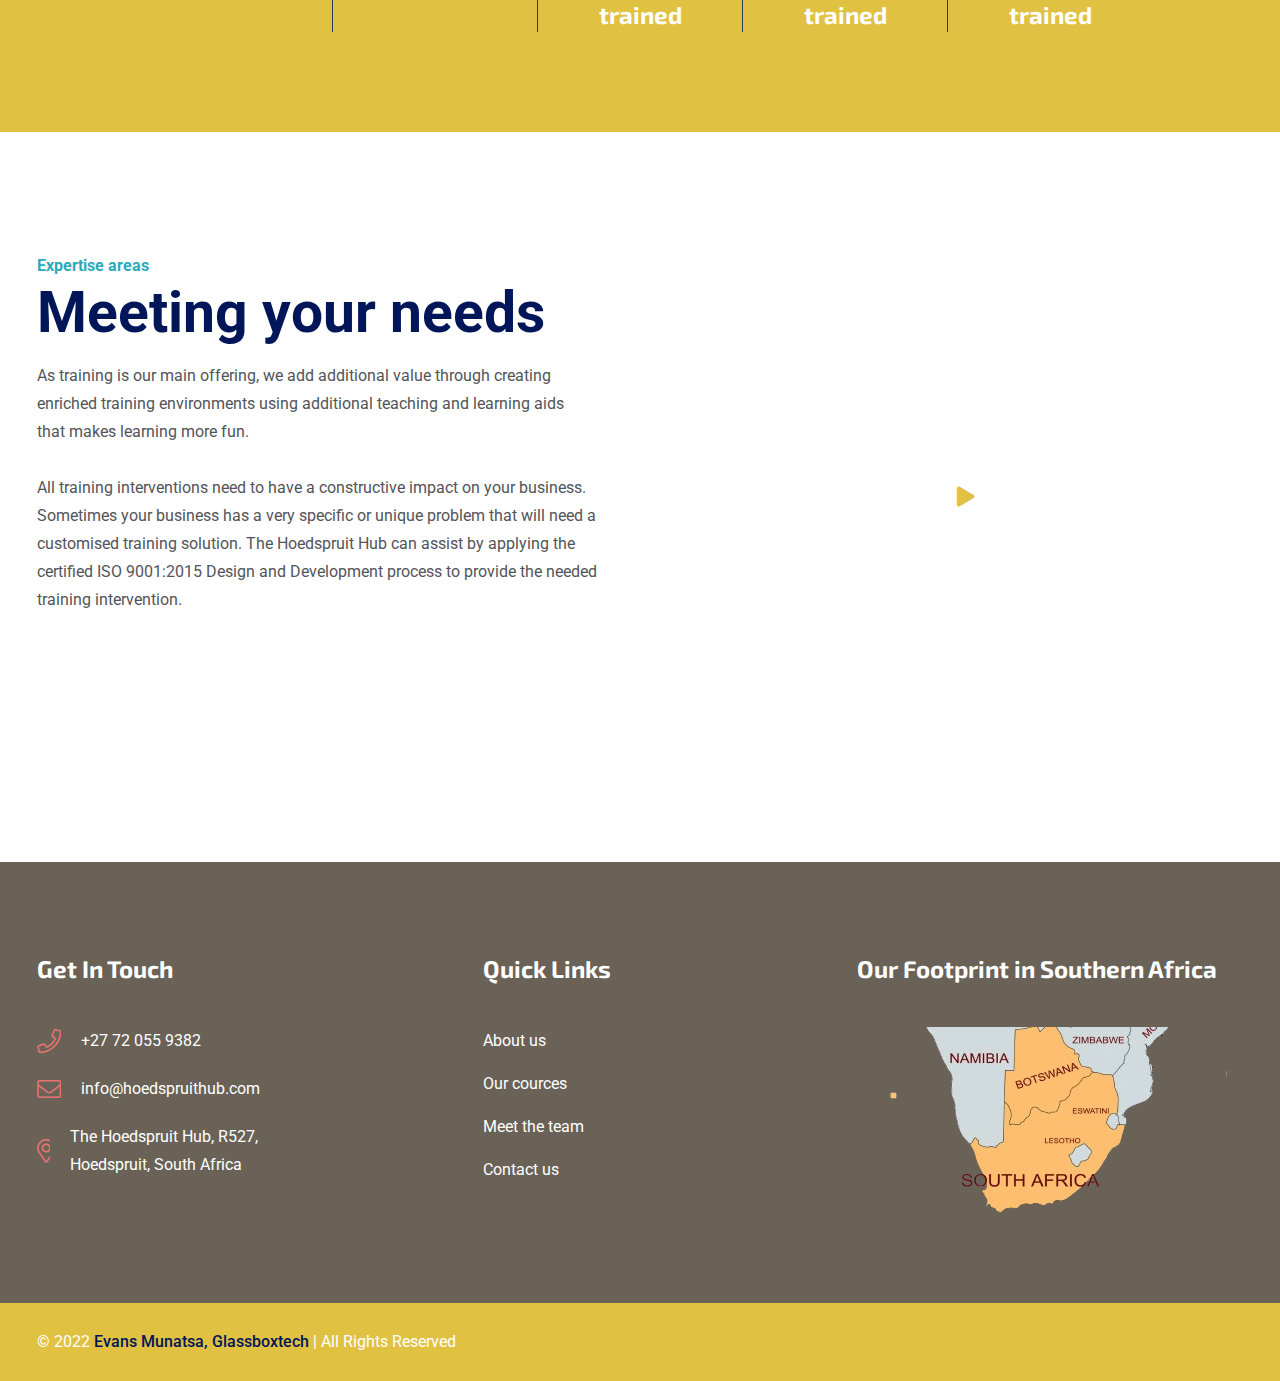
==== commit df0ffcee: "minor design changes" ====
--- a/about.html
+++ b/about.html
@@ -112,14 +112,14 @@
                 <div class="row justify-content-between px-3">
                     <div class="col-lg-9 col-sm-9">
                         <ul class="top-left-content">
-                            <li><i class="flaticon-paper-plane"></i> info@hoedspruithub.com</li>
+                            <li><a href="mailto:info@hoedspruithub.com"><i class="flaticon-paper-plane"></i>info@hoedspruithub.com</a></li>
                             <li><i class="flaticon-map"></i> The Hoedspruit Hub, R527, Hoedspruit, SA</li>
                             <li><i class="fas fa-phone-arrow-up-right"></i> +27 72 055 9382</li>
                         </ul>
                     </div>
                     <div class="col-lg-2 col-sm-3 text-end">
                         <div class="top-social-icons">
-                            <a href="https://web.facebook.com/hoedspruithub/"><i class="fab fa-youtube"></i></a>
+                            <a href="https://www.youtube.com/channel/UCrfGE72VYjiAdsExxlZcJxw"><i class="fab fa-youtube"></i></a>
                             <a href="https://web.facebook.com/hoedspruithub/"><i class="fab fa-facebook-f"></i></a>
                             <a href="https://www.instagram.com/thehoedspruithub/"><i class="fab fa-instagram"></i></a>
                             <a href="https://www.linkedin.com/company/hoedspruit-hub/"><i class="fab fa-linkedin-in"></i></a>
@@ -128,6 +128,7 @@
                 </div>
             </div>
         </div>
+    
 
         <div class="main-header-wrapper">
             <div class="container-fluid align-items-center justify-content-between d-flex">
@@ -137,16 +138,17 @@
                 <div class="main-menu d-none d-lg-block">
                     <ul>
                         <li><a href="home.html">Home</a></li>
-                        <li><a href="about.html">About Us</a></li>
-                        <li><a href="courses.html">Our Courses <i class="fal fa-plus"></i></a>
+                        <li><a href="about.html">About us</a></li>
+                        <!-- <li><a href="courses.html">Our Courses</a></li> -->
+                        <li><a href="courses.html">Our courses <i class="fal fa-plus"></i></a>
                             <ul class="sub-menu">
-                                <li><a href="agriseta.html">AGRICITA Accredited</a></li>
-                                <li><a href="qcto-course.html">QCTO Accredited</a></li>
-                                <li><a href="social-development.html">Social Development</a></li>
-                                <li><a href="customized-training.html">Customized Training</a></li>
+                                <li><a href="agriseta.html">AgriSETA accredited</a></li>
+                                <li><a href="qcto-course.html">QCTO accredited</a></li>
+                                <li><a href="social-development.html">Social development</a></li>
+                                <li><a href="customized-training.html">Customized training</a></li>
                             </ul>
                         </li>
-                        <li><a href="team.html">Meet The Team</a></li>
+                        <li><a href="team.html">Meet the team</a></li>
                         <li><a href="contact.html">Contact</a></li>
                     </ul>
                 </div>
@@ -163,16 +165,17 @@
                             <nav class="sidebar-nav">
                                 <ul class="metismenu" id="mobile-menu">
                                     <li><a href="home.html">Home</a></li>
-                                    <li><a href="about.html">About Us</a></li>
-                                    <li><a href="courses.html">Our Courses <i class="fal fa-plus"></i></a>
+                                    <li><a href="about.html">About us</a></li>
+                                    <li><a href="courses.html">Our courses <i class="fal fa-plus"></i></a>
                                         <ul class="sub-menu">
-                                            <li><a href="agriseta.html">AGRICITA Accredited</a></li>
-                                            <li><a href="qcto-course.html">QCTO Accredited</a></li>
-                                            <li><a href="social-development.html">Social Development</a></li>
-                                            <li><a href="customized-training.html">Customized Training</a></li>
+                                            <li><a href="agriseta.html">AgriSETA accredited</a></li>
+                                            <li><a href="qcto-course.html">QCTO accredited</a></li>
+                                            <li><a href="social-development.html">Social development</a></li>
+                                            <li><a href="customized-training.html">Customized training</a></li>
                                         </ul>
                                     </li>
-                                    <li><a href="team.html">Meet The Team</a></li>
+                                    <li><a href="courses.html">Our courses</a></li>
+                                    <li><a href="team.html">Meet the team</a></li>
                                     <li><a href="contact.html">Contact</a></li>
                                 </ul>
                             </nav>
@@ -180,13 +183,14 @@
                             <div class="action-bar">
                                 <a href="mailto:info@hoedspruithub.com"><i class="fal fa-envelope"></i>info@hoedspruithub.com</a>
                                 <a href="tel:+27-72-055-9382"><i class="fal fa-phone"></i>+27 72 055 9382</a>
-                                <a href="contact.html" class="d-btn theme-btn">Contact Us</a>
+                                <a href="contact.html" class="d-btn theme-btn">Contact us</a>
                             </div>
                         </div>                            
                     </div>
                 </div>
             </div>
         </div>
+        
     </header>
 
     <div class="page-banner-wrap bg-cover" style="background-image: url('assets/img/hoedspruit.jpg')">
@@ -194,7 +198,7 @@
             <div class="row">
                 <div class="col-12 col-lg-12">
                     <div class="page-heading text-white">
-                        <h1>About Us</h1>
+                        <h1>About us</h1>
                     </div>
                     <div class="breadcrumb-wrap">
                         <nav>
@@ -220,7 +224,7 @@
                 <div class="col-xl-6 col-12">
                     <div class="block-contents">
                         <div class="section-title">
-                            <span>About HoedSpruit Hub</span>
+                            <span>About Hoedspruit Hub</span>
                             <h2>How it all started</h2>
                         </div>
                         <blockquote>
@@ -229,15 +233,19 @@
                     </div>
 
                     <p>
-                        As a social enterprise, we endeavour to maximise a positive environmental and social impact alongside profit for our stakeholders. We aim to increase the resilience of commercial farming enterprises in South Africa through:
+                        As a social enterprise, we endeavour to maximise a positive environmental and social impact alongside profit for our stakeholders. We aim to increase the resilience of commercial farming enterprises in South Africa through in South Africa through accredited and customised training, as well as social development initiatives.
                     </p>
                     <br>
                     <p>
-                        Our start-up phase from 2018 to 2021 was funded by the Deutsche Gesellschaft für Internationale Zusammenarbeit GmbH or in short, GIZ's Employment for Development (E4D) and the Industrial Development Corporation of South Africa, the IDC's social enterprise fund. An impact study of our work from 2018-2020 done by Big Mama's Famous Truth Shop, can be viewed and downloaded <a href="#">here</a>. 
+                        Our start up phase between 2018 and 2021 was funded by <a href="https://www.giz.de/en/worldwide/31947.html">GIZ</a>. and the <a href="https://www.idc.co.za/home/ads-home/social-enterprise.html">IDC</a>. An impact study of our work was done by Big Mama’s Famous Trust Shop and can be viewed and downloaded <a href="https://c0b89b45-6df6-4d44-96c9-2bb60753cb02.filesusr.com/ugd/c1e68b_26af41e730824edb8f23c98b2826d0bb.pdf">here</a>.
                     </p>
 
-
-                    <a href="about.html" class="theme-btn mt-35">read more</a>
+                    <p>
+<!--                         Our start-up phase from 2018 to 2021 was funded by the Deutsche Gesellschaft für Internationale Zusammenarbeit GmbH or in short, GIZ's Employment for Development (E4D) and the Industrial Development Corporation of South Africa, the IDC's social enterprise fund. An impact study of our work from 2018-2020 done by Big Mama's Famous Truth Shop, can be viewed and downloaded <a href="">here</a>. 
+                    </p> -->
+
+
+                    <!-- <a href="about.html" class="theme-btn mt-35">read more</a> -->
                 </div>
             </div>
         </div>
@@ -246,7 +254,7 @@
     <section class="fun-fact-wrapper text-white theme-bg pt-70 pb-100 text-center">
         <div class="container">
             <div class="section-title">
-                <h2>Impact Of Our Work</h2>
+                <h2>Impact of our work</h2>
             </div>
             <div class="row">
                 <div class="col-lg-3 col-md-4 border-line mt-30 col-12">
@@ -264,19 +272,19 @@
                 <div class="col-lg-2 col-md-4 border-line mt-30 col-12">
                     <div class="single-fun-fact">
                         <h2><span>1563</span>+</h2>
-                        <h3>Total Males trained</h3>
+                        <h3>Total males trained</h3>
                     </div>
                 </div>
                 <div class="col-lg-2 col-md-4 border-line mt-30 col-12">
                     <div class="single-fun-fact">
-                        <h2><span>1084</span>%</h2>
-                        <h3>Total Females trained</h3>
+                        <h2><span>1084</span>+</h2>
+                        <h3>Total females trained</h3>
                     </div>
                 </div>
                 <div class="col-lg-2 col-md-4 border-line mt-30 col-12">
                     <div class="single-fun-fact">
-                        <h2><span>854</span>%</h2>
-                        <h3>Total Youth trained</h3>
+                        <h2><span>854</span>+</h2>
+                        <h3>Total youth trained</h3>
                     </div>
                 </div>
             </div>
@@ -289,8 +297,8 @@
                 <div class="col-xl-6 col-lg-6 col-12">
                     <div class="block-contents">
                         <div class="section-title mb-10">
-                            <span>Expertise Areas</span>
-                            <h2>Making learning fun</h2>
+                            <span>Expertise areas</span>
+                            <h2>Meeting your needs</h2>
                         </div>
                         <p>
                             As training is our main offering, we add additional value through creating enriched training environments using additional teaching and learning aids that makes learning more fun.
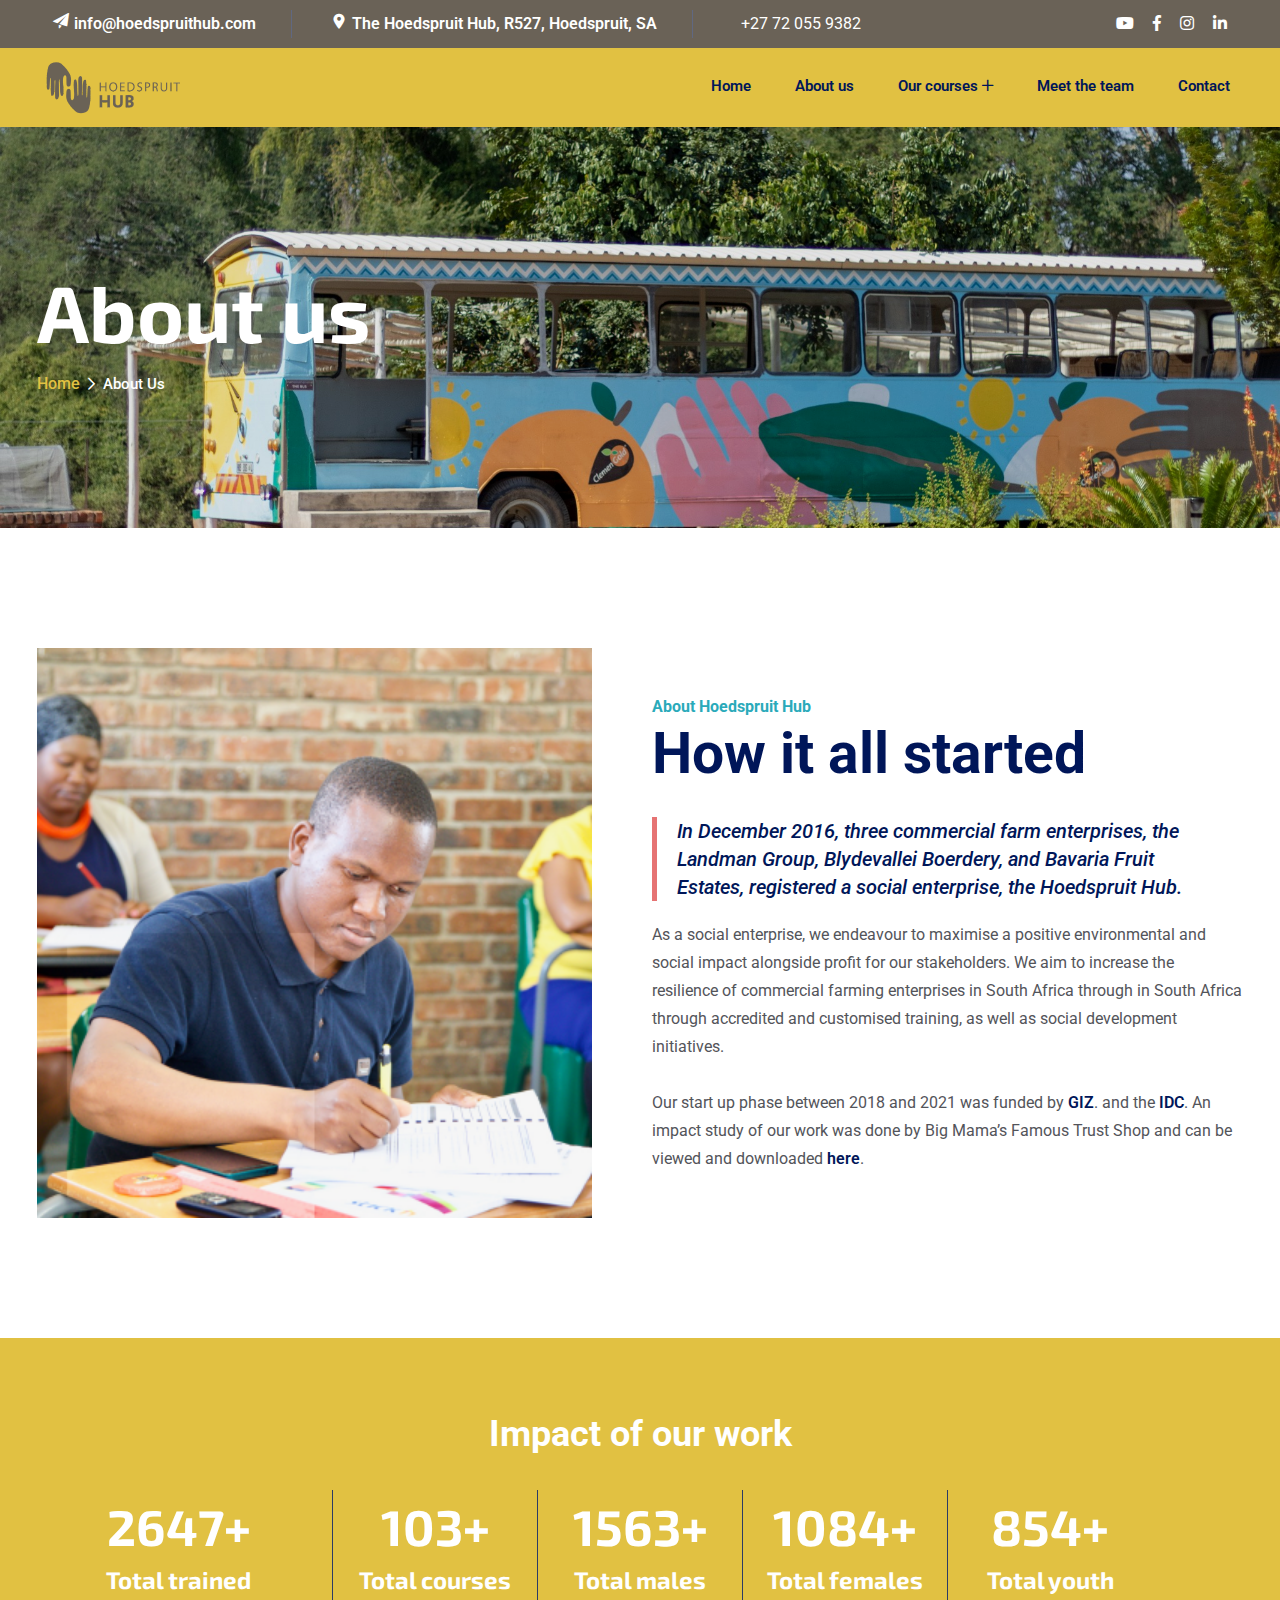
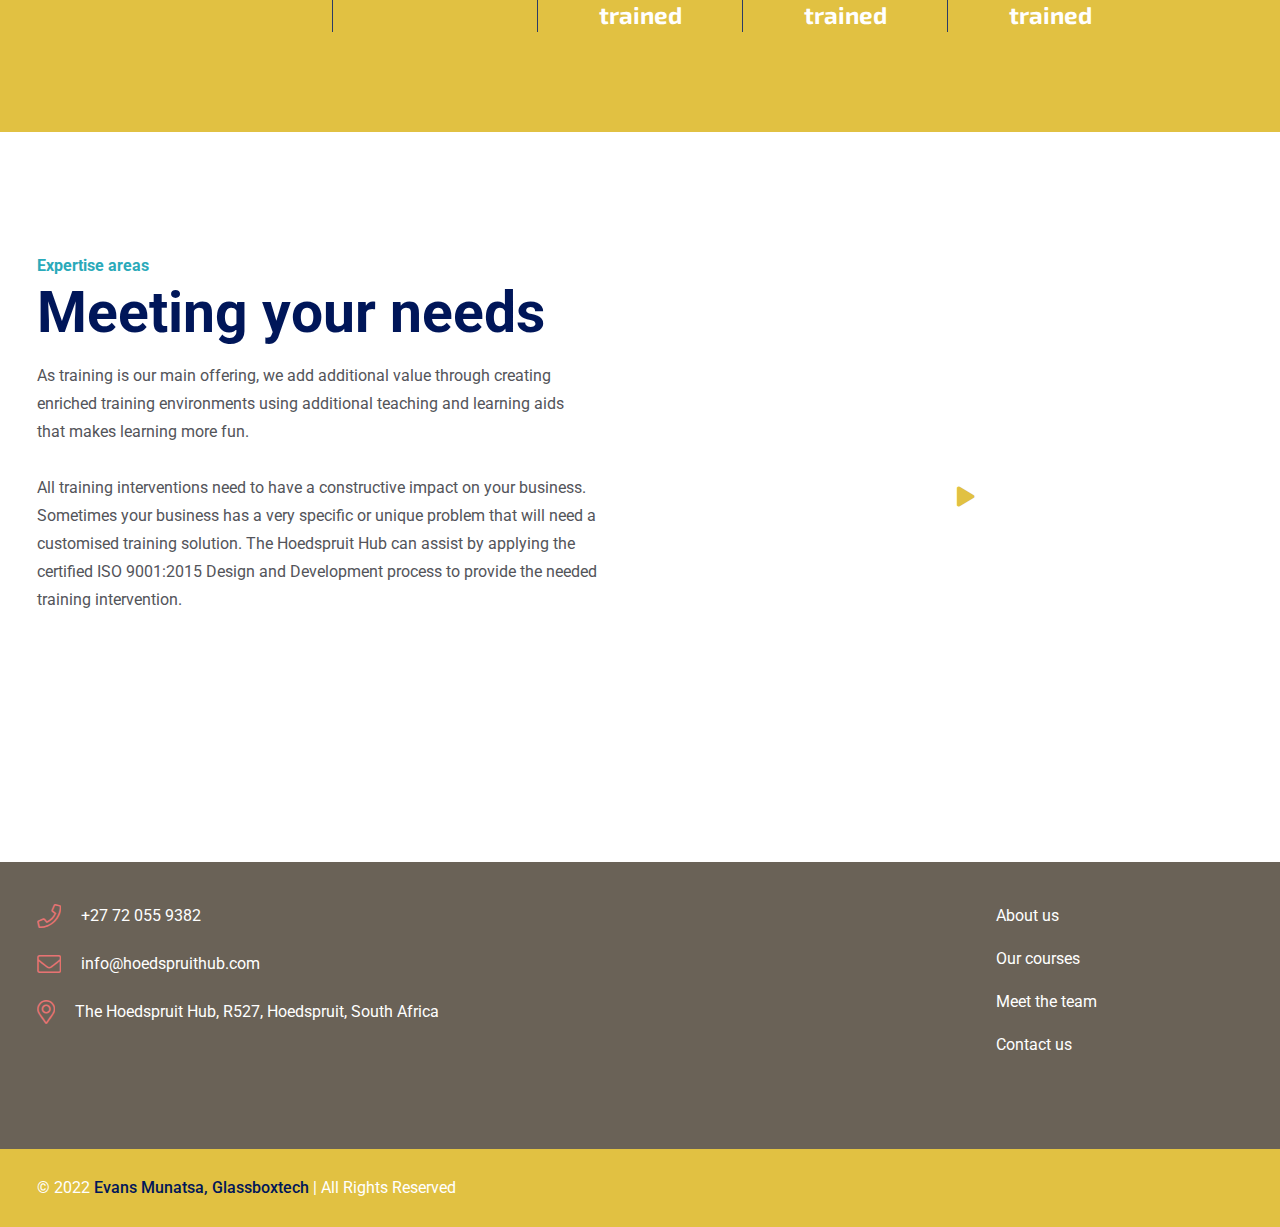
==== commit 5d791160: "edits" ====
--- a/about.html
+++ b/about.html
@@ -112,8 +112,8 @@
                 <div class="row justify-content-between px-3">
                     <div class="col-lg-9 col-sm-9">
                         <ul class="top-left-content">
-                            <li><a href="mailto:info@hoedspruithub.com"><i class="flaticon-paper-plane"></i>info@hoedspruithub.com</a></li>
-                            <li><i class="flaticon-map"></i> The Hoedspruit Hub, R527, Hoedspruit, SA</li>
+                            <li><a href="mailto:info@hoedspruithub.com" target="_blank"><i class="flaticon-paper-plane"></i>info@hoedspruithub.com</a></li>
+                            <li><i class="flaticon-map"></i><a href="https://maps.app.goo.gl/mHsVZHCoCwbcWgJx8" target="_blank">The Hoedspruit Hub, R527, Hoedspruit, SA</a></li>
                             <li><i class="fas fa-phone-arrow-up-right"></i> +27 72 055 9382</li>
                         </ul>
                     </div>
@@ -217,7 +217,7 @@
         <div class="container">
             <div class="row align-items-center">
                 <div class="col-xl-6 col-12 pe-xl-0">
-                    <div class="about-cover-bg bg-cover me-xl-5" style="background-image: url('assets/img/student2.jpeg')">
+                    <div class="about-cover-bg bg-cover me-xl-5" style="background-image: url('assets/img/class.png')">
   
                     </div>
                 </div>
@@ -507,11 +507,11 @@
         <div class="footer-widgets-wrapper text-white">
             <div class="container">
                 <div class="row">
-                    <div class="col-xl-3 pe-xl-0 col-sm-6 col-12">
+                    <div class="col-xl-8 pe-xl-0 col-sm-6 col-12">
                         <div class="single-footer-wid site_info_widget">
-                            <div class="wid-title">
+<!--                             <div class="wid-title">
                                 <h3>Get In Touch</h3>
-                            </div>
+                            </div> -->
                             <div class="contact-us">
                                 <div class="single-contact-info">
                                     <div class="icon">
@@ -541,21 +541,21 @@
                         </div>
                     </div>
 
-                    <div class="col-sm-6 offset-xl-1 col-xl-3 ps-xl-5 col-12">
+                    <div class="col-sm-4 offset-xl-1 col-xl-3 ps-xl-5 col-12">
                         <div class="single-footer-wid single-footer-wid_2">
-                            <div class="wid-title">
+<!--                             <div class="wid-title">
                                 <h3>Quick Links</h3>
-                            </div>
+                            </div> -->
                             <ul>
                                 <li><a href="about.html">About us</a></li>
-                                <li><a href="courses.html">Our cources</a></li>
+                                <li><a href="courses.html">Our courses</a></li>
                                 <li><a href="team.html">Meet the team</a></li>
                                 <li><a href="contact.html">Contact us</a></li>
                             </ul>
                         </div>
                     </div> <!-- /.col-lg-3 - single-footer-wid -->
 
-                    <div class="col-sm-6 col-xl-4 offset-xl-1 col-12">                        
+         <!--            <div class="col-sm-6 col-xl-4 offset-xl-1 col-12">                        
                         <div class="single-footer-wid newsletter_widget">
                             <div class="wid-title">
                                 <h3>Our Footprint in Southern Africa</h3>
@@ -564,7 +564,7 @@
                                 <img src="assets/img/map-design.png" alt>
                             </div>
                         </div>
-                    </div> <!-- /.col-lg-3 - single-footer-wid -->
+                    </div>  --><!-- /.col-lg-3 - single-footer-wid -->
                 </div>
             </div>
         </div>
@@ -589,7 +589,7 @@
                 </div>
             </div>
         </div>
-    </footer> 
+    </footer>
 
     <!--  ALl JS Plugins
     ====================================== -->
--- a/assets/css/style.css
+++ b/assets/css/style.css
@@ -4753,6 +4753,14 @@
   text-transform: inherit;
   color: #2aaaba;
 }
+
+.block-contents .section-title-home span {
+  font-weight: 700;
+  text-transform: inherit;
+  color: #2aaaba;
+  font-size: x-large;
+}
+
 .block-contents .section-title h2 {
   font-size: 57px;
   line-height: 1.17;
@@ -4878,6 +4886,10 @@
 
 .section-padding {
   padding: 120px 0px;
+}
+
+.section-padding-logo {
+  padding: 20px 0px;
 }
 @media (max-width: 1191px) {
   .section-padding {
@@ -5154,6 +5166,11 @@
 
 .about-cover-bg {
   height: 570px;
+  position: relative;
+}
+
+.about-cover-bg-home {
+  height: 300px;
   position: relative;
 }
 @media (max-width: 991px) {
@@ -11378,7 +11395,7 @@
 }
 
 .footer-widgets-wrapper {
-  padding-top: 50px;
+/*  padding-top: 50px;*/
   padding-bottom: 90px;
 }
 @media (max-width: 991px) {
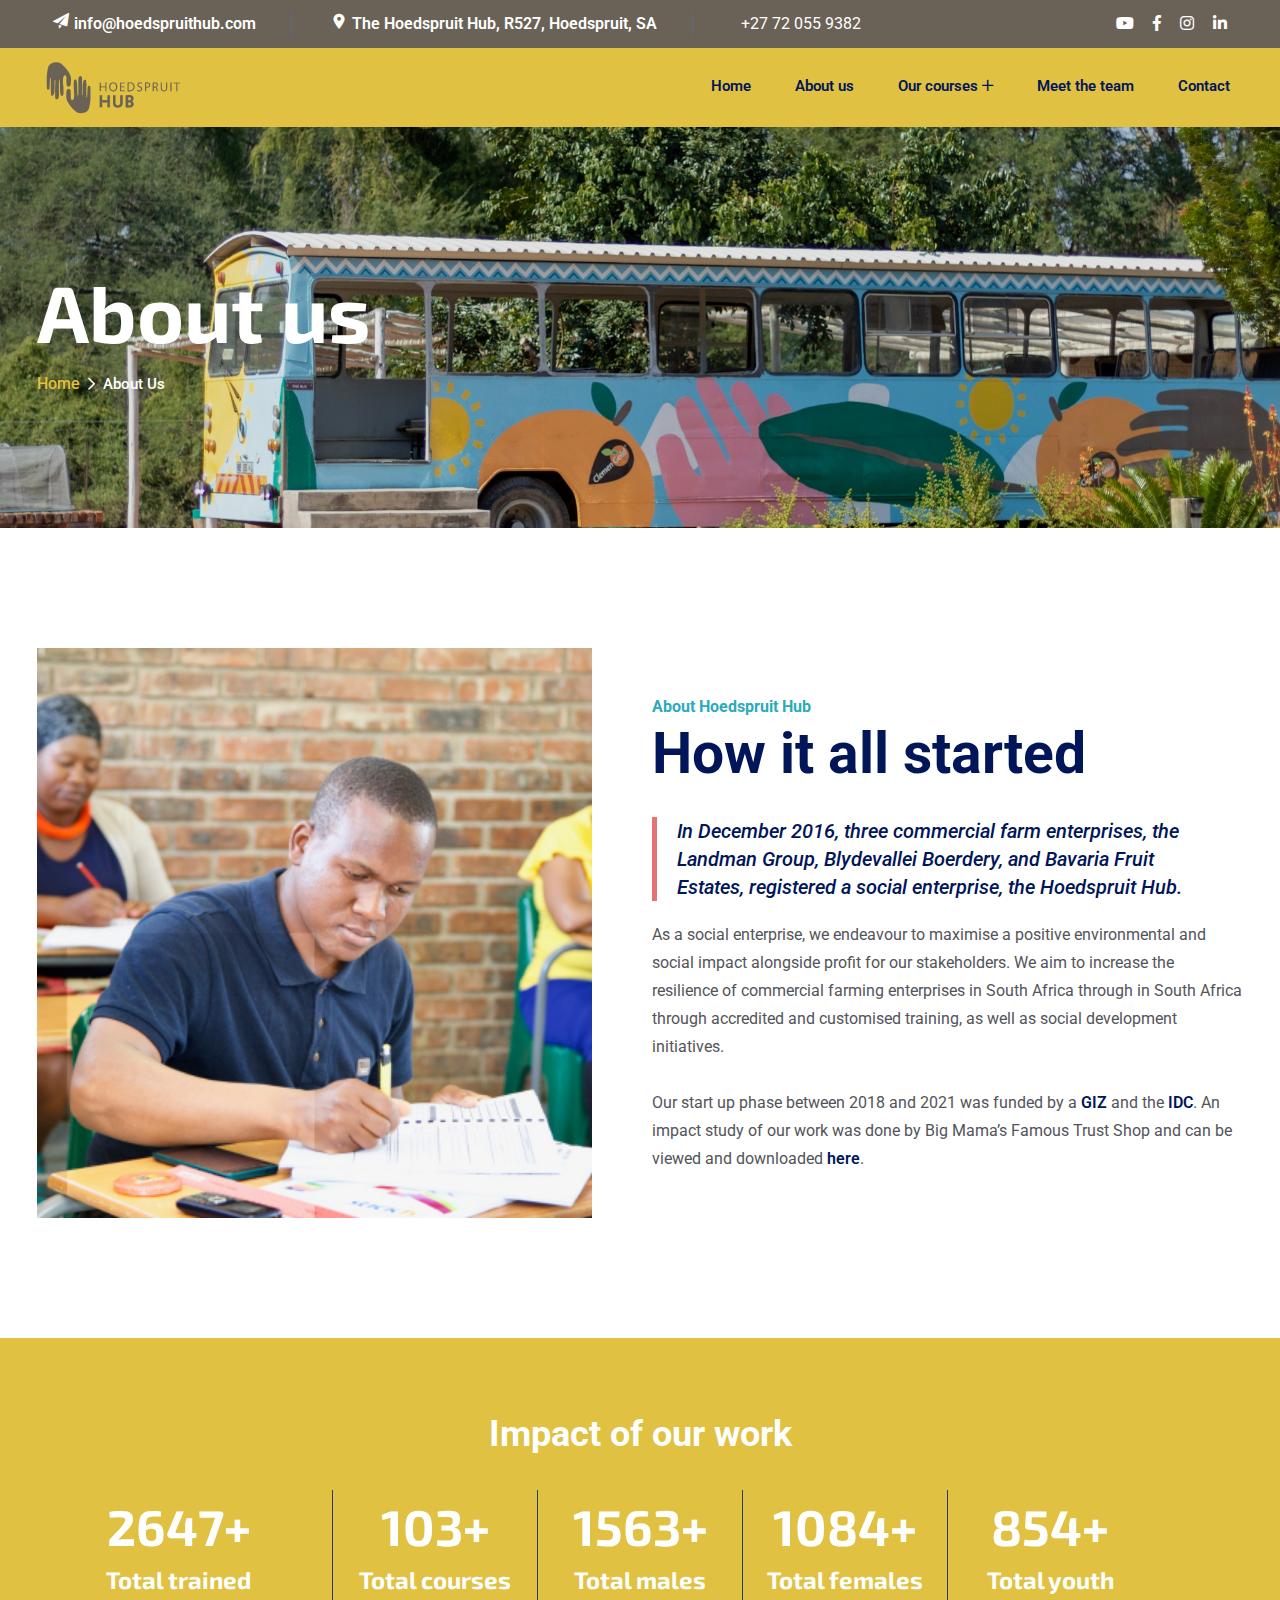
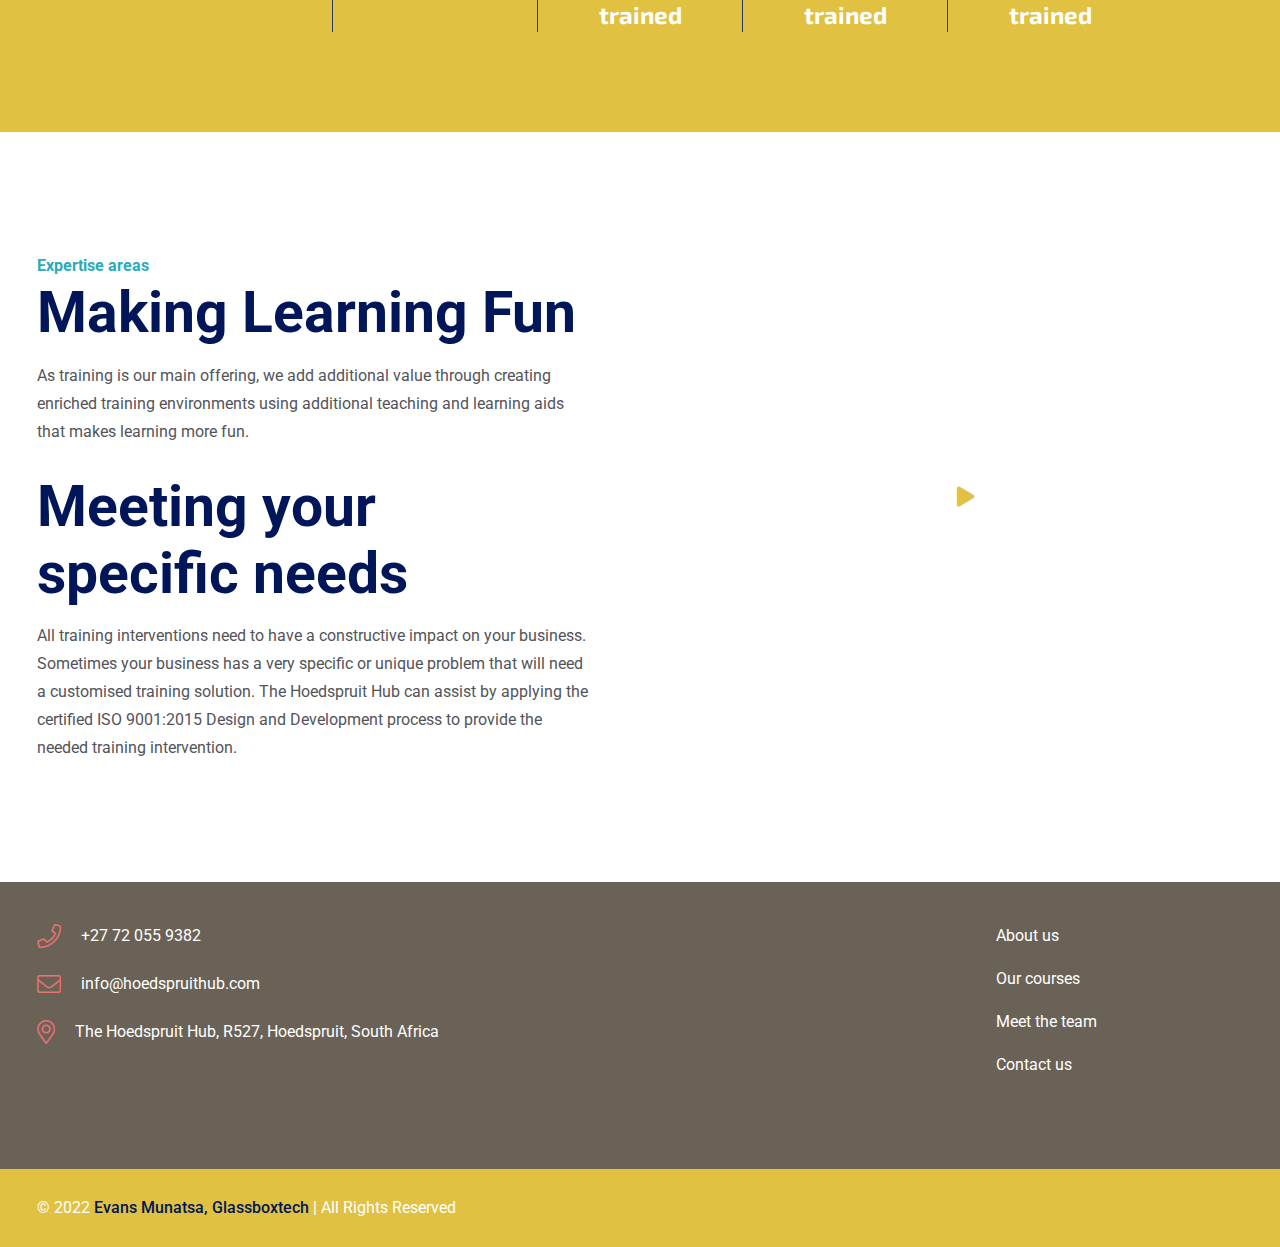
==== commit c53bd9e8: "second edit" ====
--- a/about.html
+++ b/about.html
@@ -145,7 +145,7 @@
                                 <li><a href="agriseta.html">AgriSETA accredited</a></li>
                                 <li><a href="qcto-course.html">QCTO accredited</a></li>
                                 <li><a href="social-development.html">Social development</a></li>
-                                <li><a href="customized-training.html">Customized training</a></li>
+                                <li><a href="customized-training.html">Customised training</a></li>
                             </ul>
                         </li>
                         <li><a href="team.html">Meet the team</a></li>
@@ -171,7 +171,7 @@
                                             <li><a href="agriseta.html">AgriSETA accredited</a></li>
                                             <li><a href="qcto-course.html">QCTO accredited</a></li>
                                             <li><a href="social-development.html">Social development</a></li>
-                                            <li><a href="customized-training.html">Customized training</a></li>
+                                            <li><a href="customized-training.html">Customised training</a></li>
                                         </ul>
                                     </li>
                                     <li><a href="courses.html">Our courses</a></li>
@@ -237,7 +237,7 @@
                     </p>
                     <br>
                     <p>
-                        Our start up phase between 2018 and 2021 was funded by <a href="https://www.giz.de/en/worldwide/31947.html">GIZ</a>. and the <a href="https://www.idc.co.za/home/ads-home/social-enterprise.html">IDC</a>. An impact study of our work was done by Big Mama’s Famous Trust Shop and can be viewed and downloaded <a href="https://c0b89b45-6df6-4d44-96c9-2bb60753cb02.filesusr.com/ugd/c1e68b_26af41e730824edb8f23c98b2826d0bb.pdf">here</a>.
+                        Our start up phase between 2018 and 2021 was funded by a <a href="https://www.giz.de/en/worldwide/31947.html">GIZ</a> and the <a href="https://www.idc.co.za/home/ads-home/social-enterprise.html">IDC</a>. An impact study of our work was done by Big Mama’s Famous Trust Shop and can be viewed and downloaded <a href="https://c0b89b45-6df6-4d44-96c9-2bb60753cb02.filesusr.com/ugd/c1e68b_26af41e730824edb8f23c98b2826d0bb.pdf">here</a>.
                     </p>
 
                     <p>
@@ -298,16 +298,21 @@
                     <div class="block-contents">
                         <div class="section-title mb-10">
                             <span>Expertise areas</span>
-                            <h2>Meeting your needs</h2>
+                            <h2>Making Learning Fun</h2>
                         </div>
                         <p>
                             As training is our main offering, we add additional value through creating enriched training environments using additional teaching and learning aids that makes learning more fun.
                         </p>
                     </div>
                     <br>
-                    <p>
-                        All training interventions need to have a constructive impact on your business. Sometimes your business has a very specific or unique problem that will need a customised training solution. The Hoedspruit Hub can assist by applying the certified ISO 9001:2015 Design and Development process to provide the needed training intervention.
-                    </p>
+                    <div class="block-contents">
+                        <div class="section-title mb-10">
+                            <h2>Meeting your specific needs</h2>
+                        </div>
+                        <p>
+                            All training interventions need to have a constructive impact on your business. Sometimes your business has a very specific or unique problem that will need a customised training solution. The Hoedspruit Hub can assist by applying the certified ISO 9001:2015 Design and Development process to provide the needed training intervention.
+                        </p>
+                    </div>
 
                  <!--    <div class="skill-wrapper">
                         <div class="single-progress-bar">
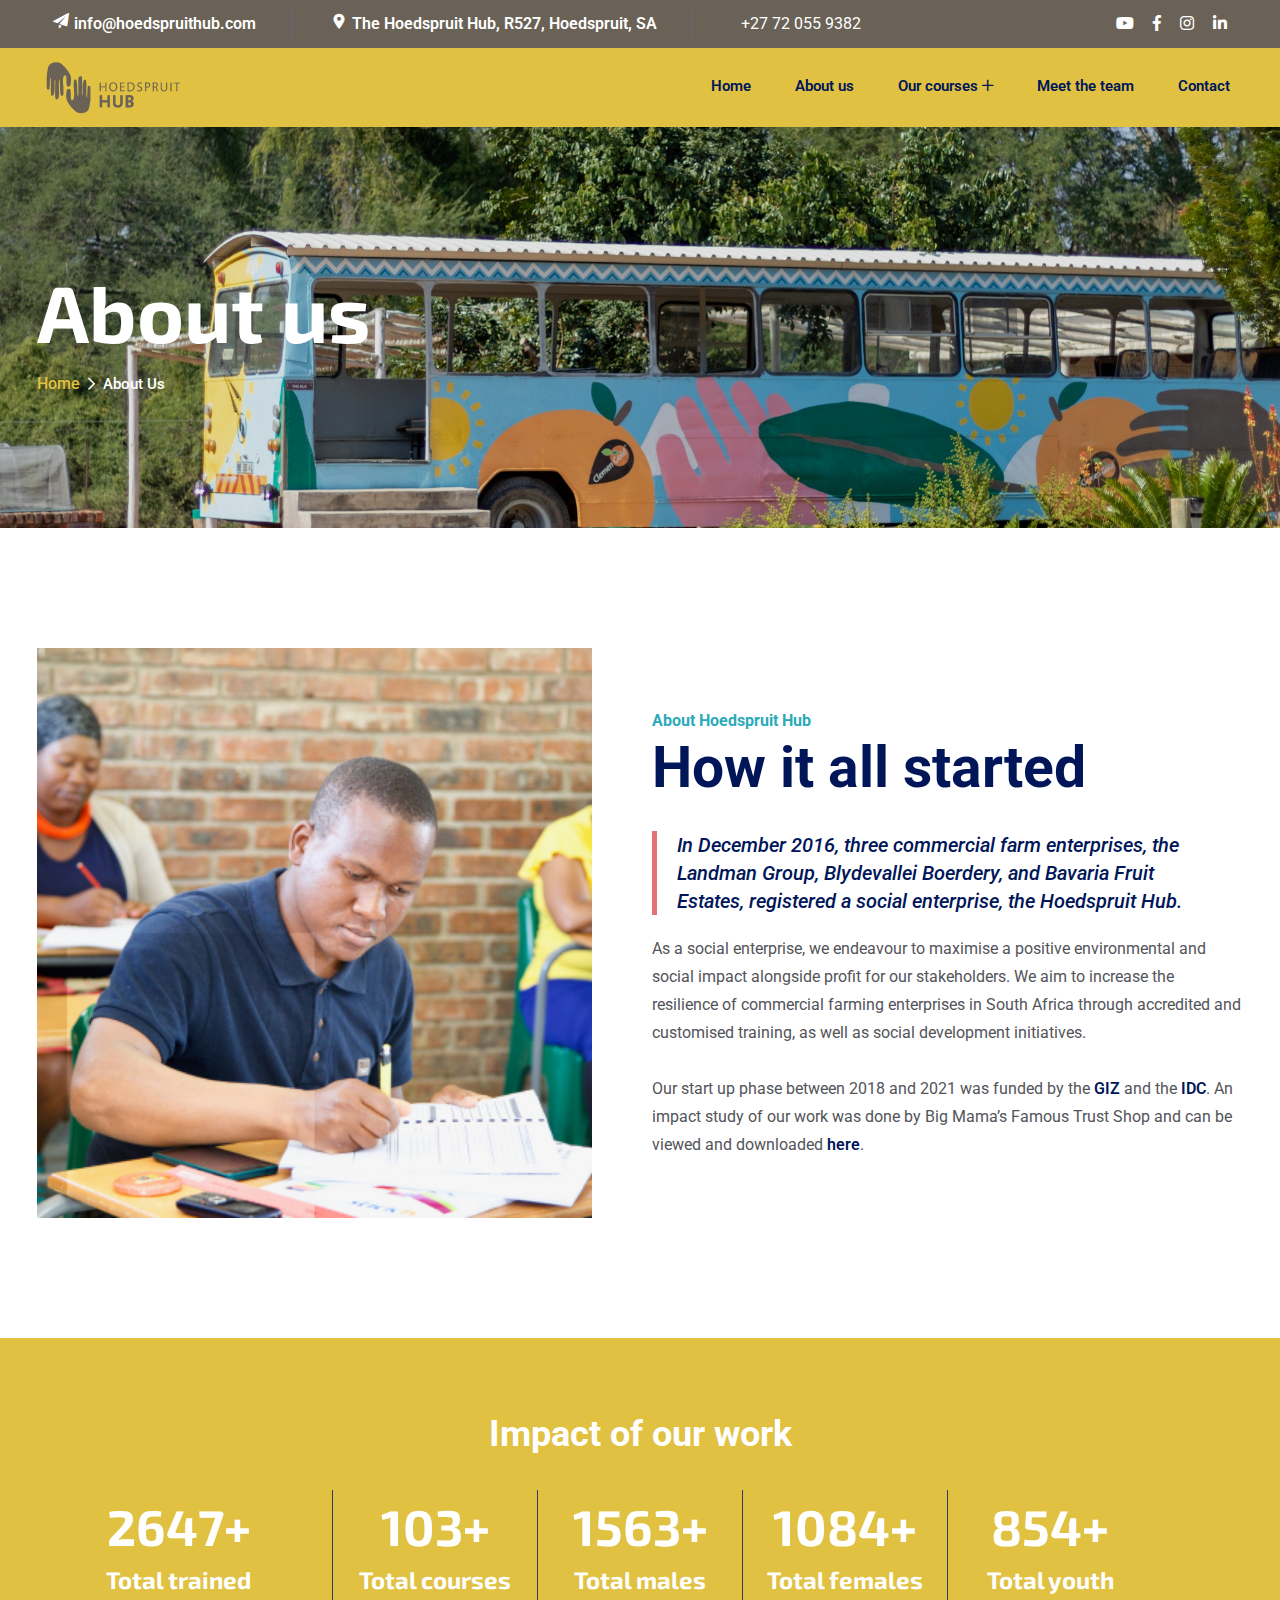
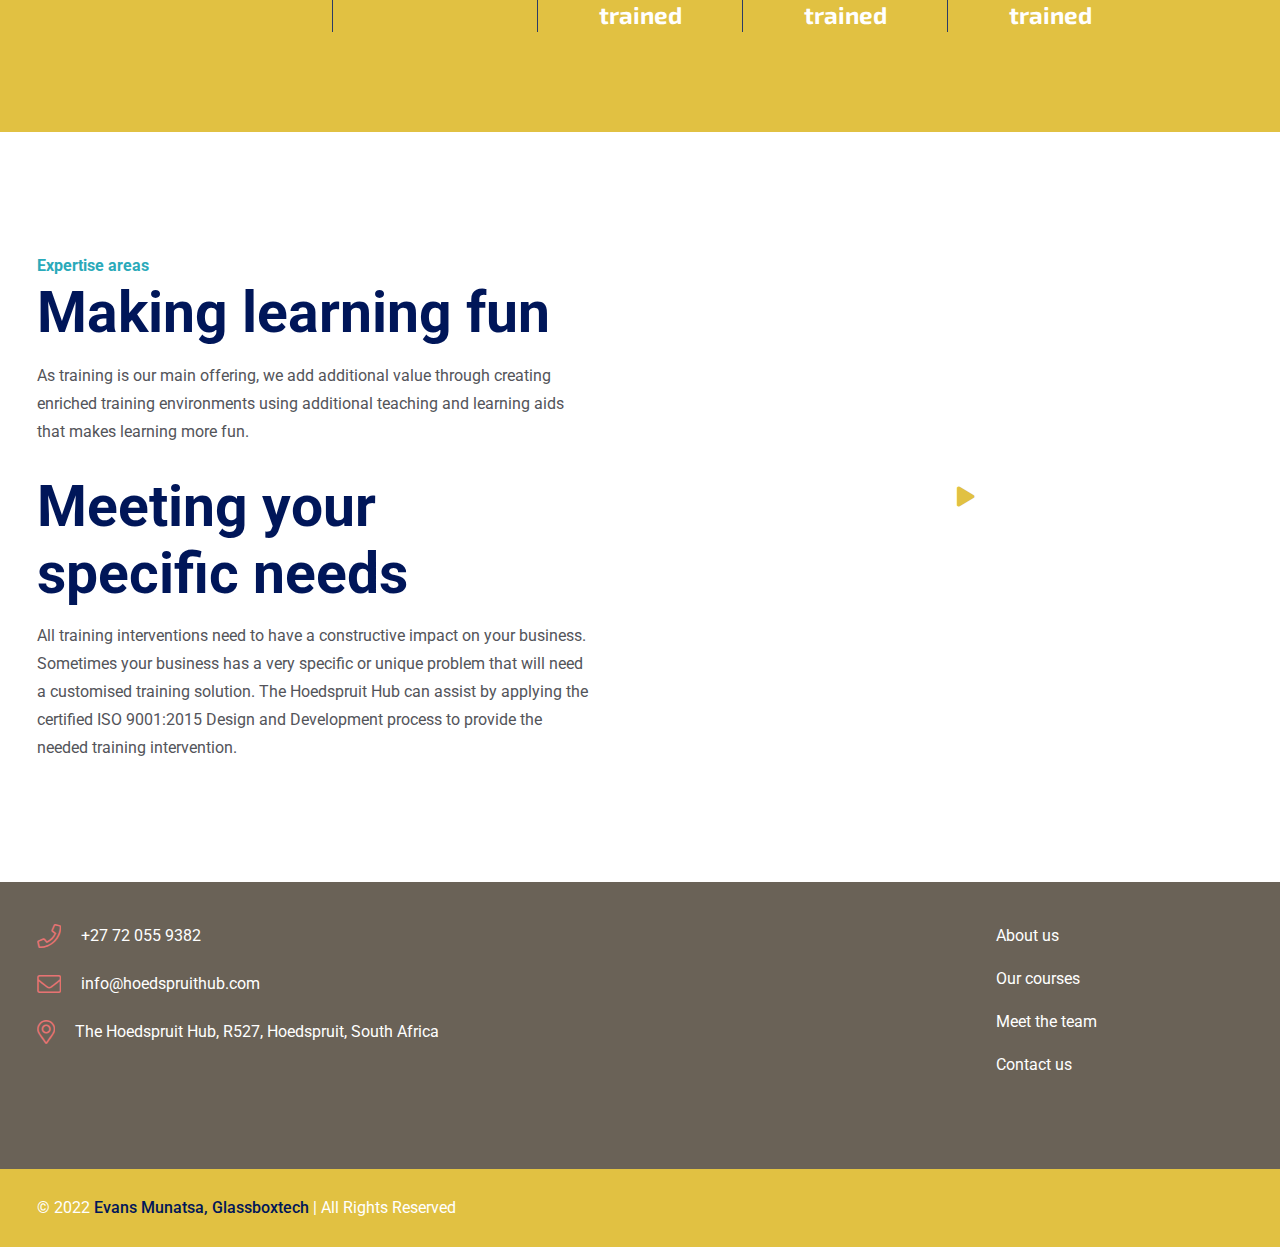
==== commit 12b0771e: "majority changes complete" ====
--- a/about.html
+++ b/about.html
@@ -233,11 +233,11 @@
                     </div>
 
                     <p>
-                        As a social enterprise, we endeavour to maximise a positive environmental and social impact alongside profit for our stakeholders. We aim to increase the resilience of commercial farming enterprises in South Africa through in South Africa through accredited and customised training, as well as social development initiatives.
+                        As a social enterprise, we endeavour to maximise a positive environmental and social impact alongside profit for our stakeholders. We aim to increase the resilience of commercial farming enterprises in South Africa through accredited and customised training, as well as social development initiatives.
                     </p>
                     <br>
                     <p>
-                        Our start up phase between 2018 and 2021 was funded by a <a href="https://www.giz.de/en/worldwide/31947.html">GIZ</a> and the <a href="https://www.idc.co.za/home/ads-home/social-enterprise.html">IDC</a>. An impact study of our work was done by Big Mama’s Famous Trust Shop and can be viewed and downloaded <a href="https://c0b89b45-6df6-4d44-96c9-2bb60753cb02.filesusr.com/ugd/c1e68b_26af41e730824edb8f23c98b2826d0bb.pdf">here</a>.
+                        Our start up phase between 2018 and 2021 was funded by the <a href="https://www.giz.de/en/worldwide/31947.html">GIZ</a> and the <a href="https://www.idc.co.za/home/ads-home/social-enterprise.html">IDC</a>. An impact study of our work was done by Big Mama’s Famous Trust Shop and can be viewed and downloaded <a href="https://c0b89b45-6df6-4d44-96c9-2bb60753cb02.filesusr.com/ugd/c1e68b_26af41e730824edb8f23c98b2826d0bb.pdf">here</a>.
                     </p>
 
                     <p>
@@ -298,7 +298,7 @@
                     <div class="block-contents">
                         <div class="section-title mb-10">
                             <span>Expertise areas</span>
-                            <h2>Making Learning Fun</h2>
+                            <h2>Making learning fun</h2>
                         </div>
                         <p>
                             As training is our main offering, we add additional value through creating enriched training environments using additional teaching and learning aids that makes learning more fun.
--- a/assets/css/style.css
+++ b/assets/css/style.css
@@ -5805,6 +5805,7 @@
   padding: 30px;
   position: relative;
   border-radius: 4px;
+  height: 260px;
 }
 .feature__card .icon {
   margin-bottom: 30px;
@@ -9368,7 +9369,7 @@
   position: relative;
 }
 .brand-carousel-wrapper.dot-bg {
-  background-image: radial-gradient(#E6E6E6 1px, transparent 0);
+  /*background-image: radial-gradient(#E6E6E6 1px, transparent 0);*/
   background-size: 15px 15px;
   background-position: -17px ​-22px;
 }
@@ -9494,7 +9495,7 @@
 .faq-accordion .accordion .accordion-item:first-of-type {
   padding-top: 0;
 }
-.faq-accordion .accordion .accordion-item::before {
+/*.faq-accordion .accordion .accordion-item::before {
   position: absolute;
   left: 25px;
   top: 0;
@@ -9505,7 +9506,7 @@
   z-index: -1;
   -webkit-transform: translateX(-50%);
           transform: translateX(-50%);
-}
+}*/
 .faq-accordion .accordion .accordion-item .accordion-header {
   font-size: inherit;
   line-height: inherit;
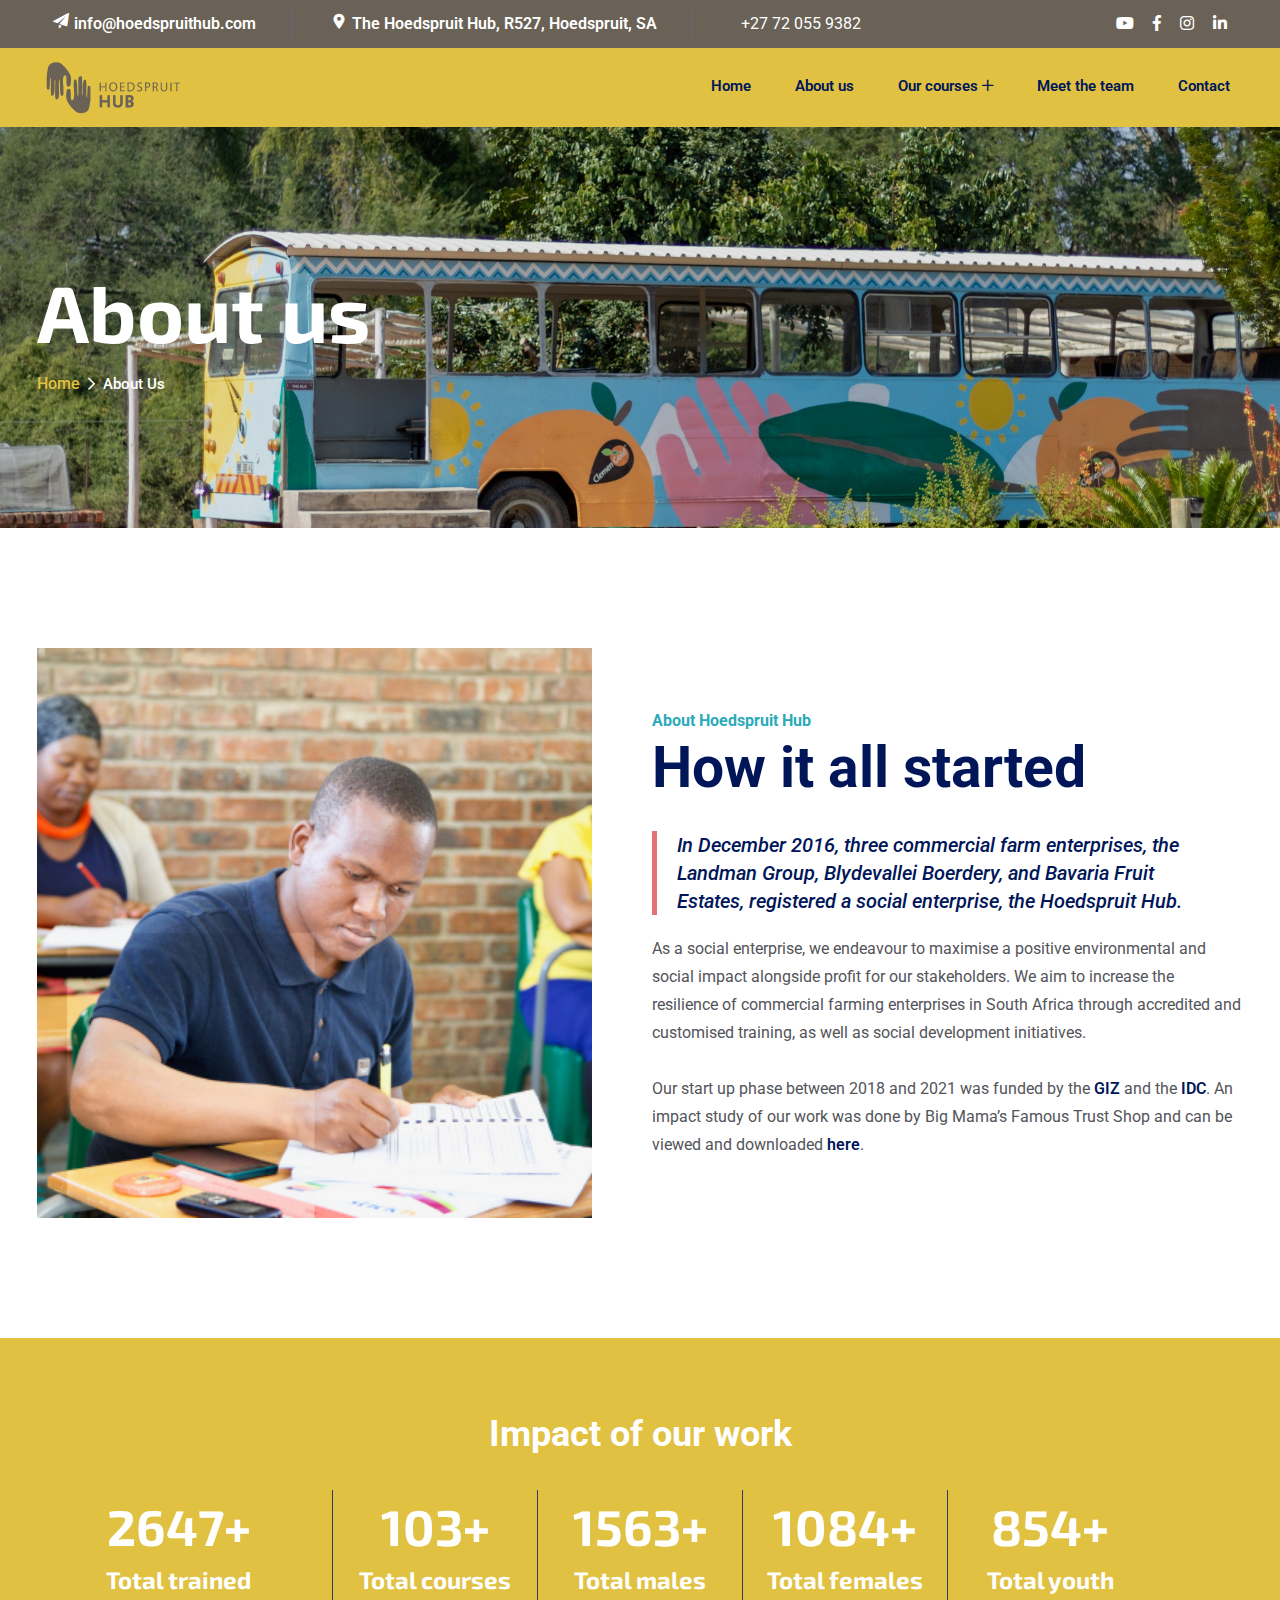
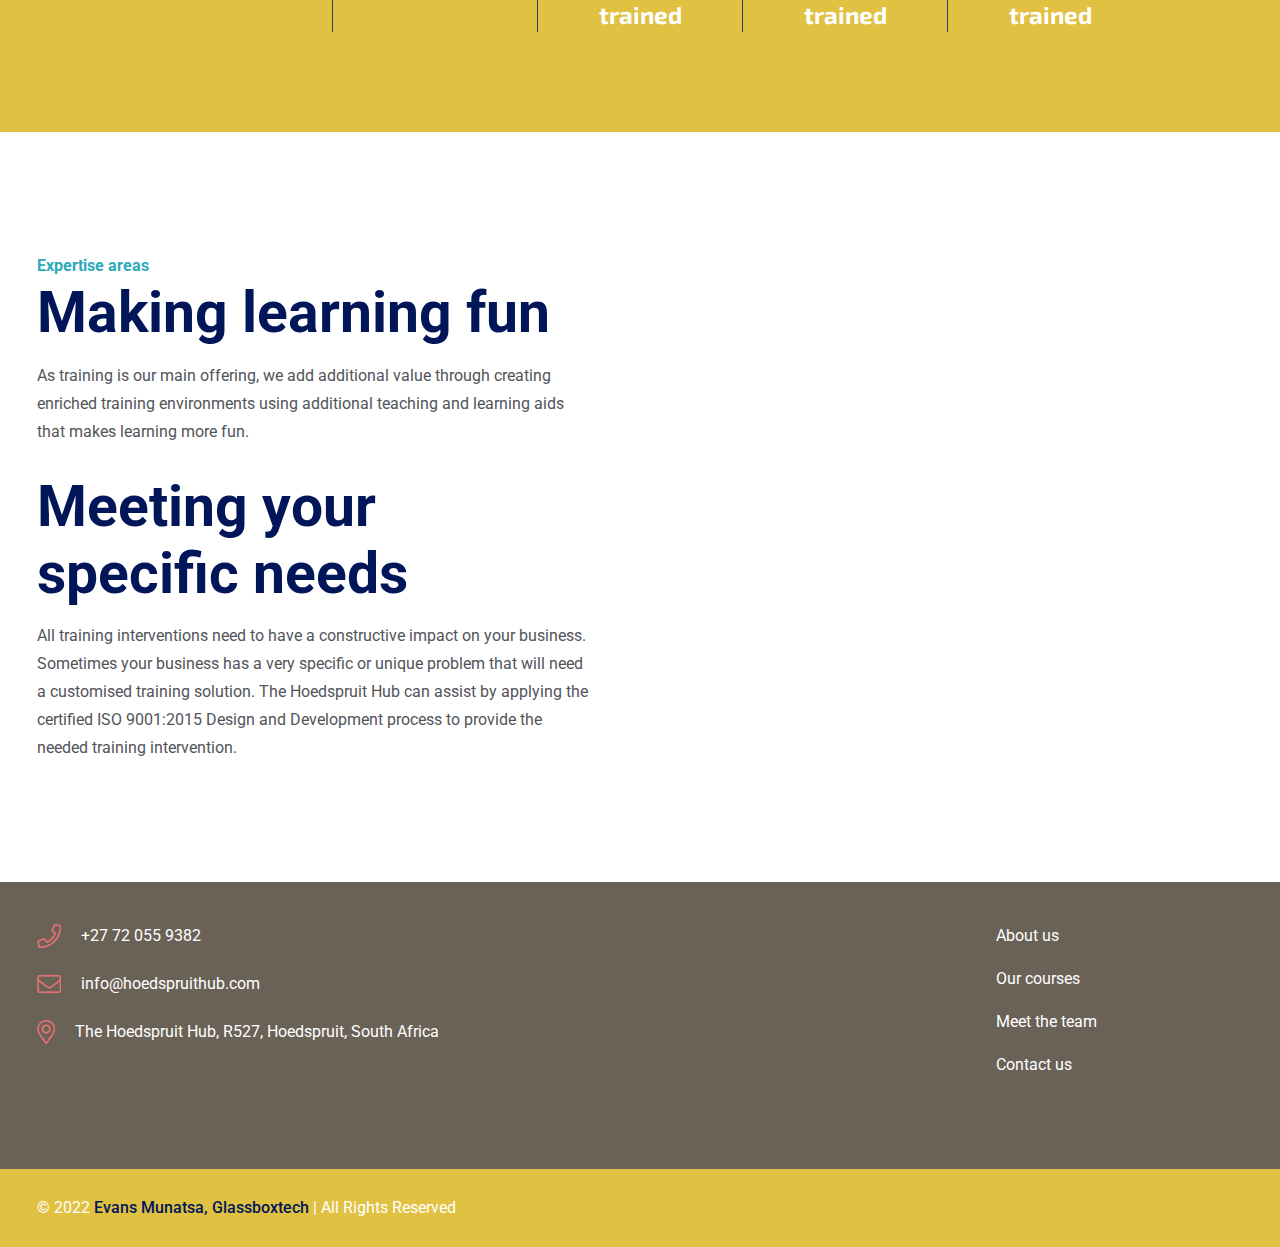
==== commit 11a6f484: "lexicon issues sorted" ====
--- a/about.html
+++ b/about.html
@@ -10,7 +10,7 @@
     <!-- ======== Page title ============ -->
     <title>Hoedspruit Hub - AgriSETA accredited one-stop-shop for commercial farmers' training and community development</title>
     <!-- ========== Favicon Icon ========== -->
-    <link rel="shortcut icon" href="assets/img/logo-main.png">
+    <link rel="shortcut icon" href="assets/img/loexicon.png">
     <!-- ===========  All Stylesheet ================= -->
     <!--  Icon css plugins -->
     <link rel="stylesheet" href="assets/css/icons.css">
@@ -346,9 +346,9 @@
                 </div>
                 <div class="col-xl-6 ps-lg-5 col-lg-6 col-12">
                     <div class="video-popup-wrapper skill-video d-flex justify-content-center align-items-center bg-cover bg-center" style="background-image: url('assets/img/students.jpeg')">
-                        <div class="video-play-btn">
+                    <!--     <div class="video-play-btn">
                             <a href="https://youtu.be/PEfrjrL4jhU" class="popup-video play-video"><i class="fas fa-play"></i></a>                     
-                        </div>
+                        </div> -->
                     </div>
                 </div>
             </div>
